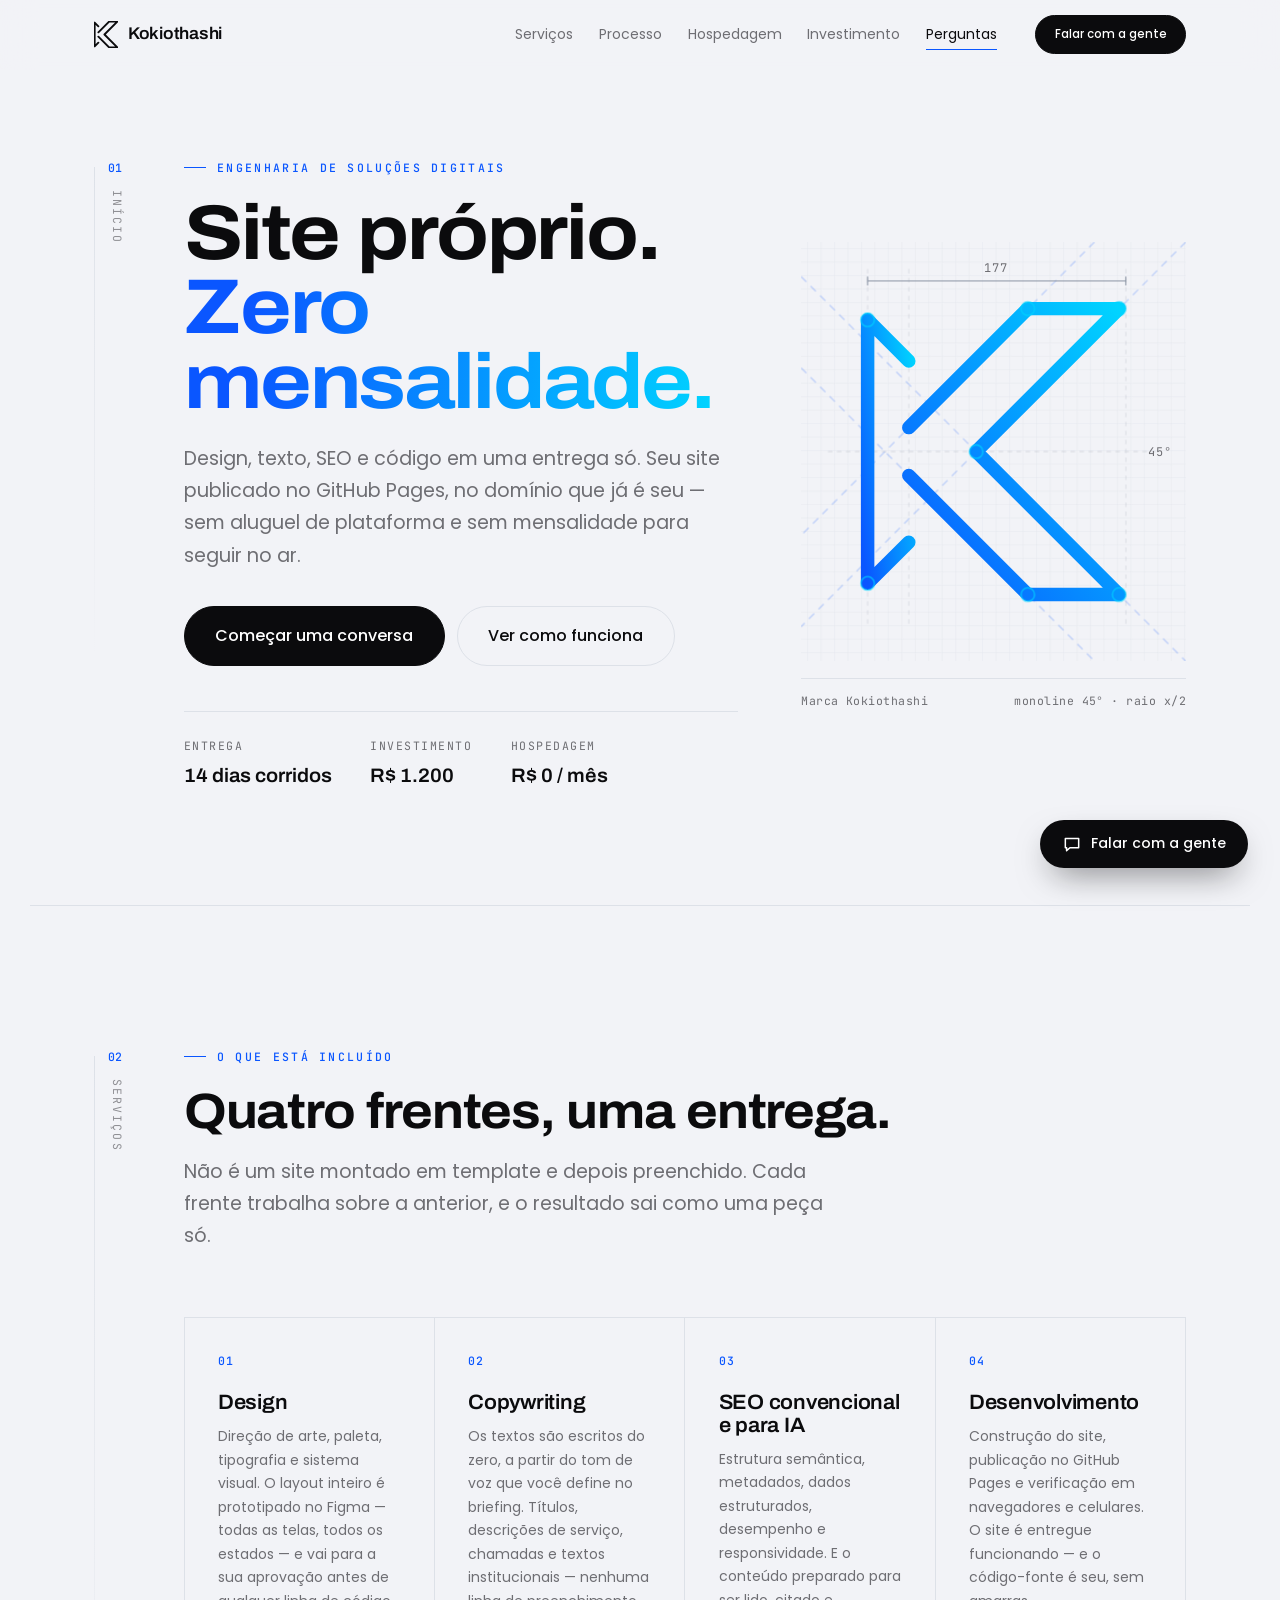
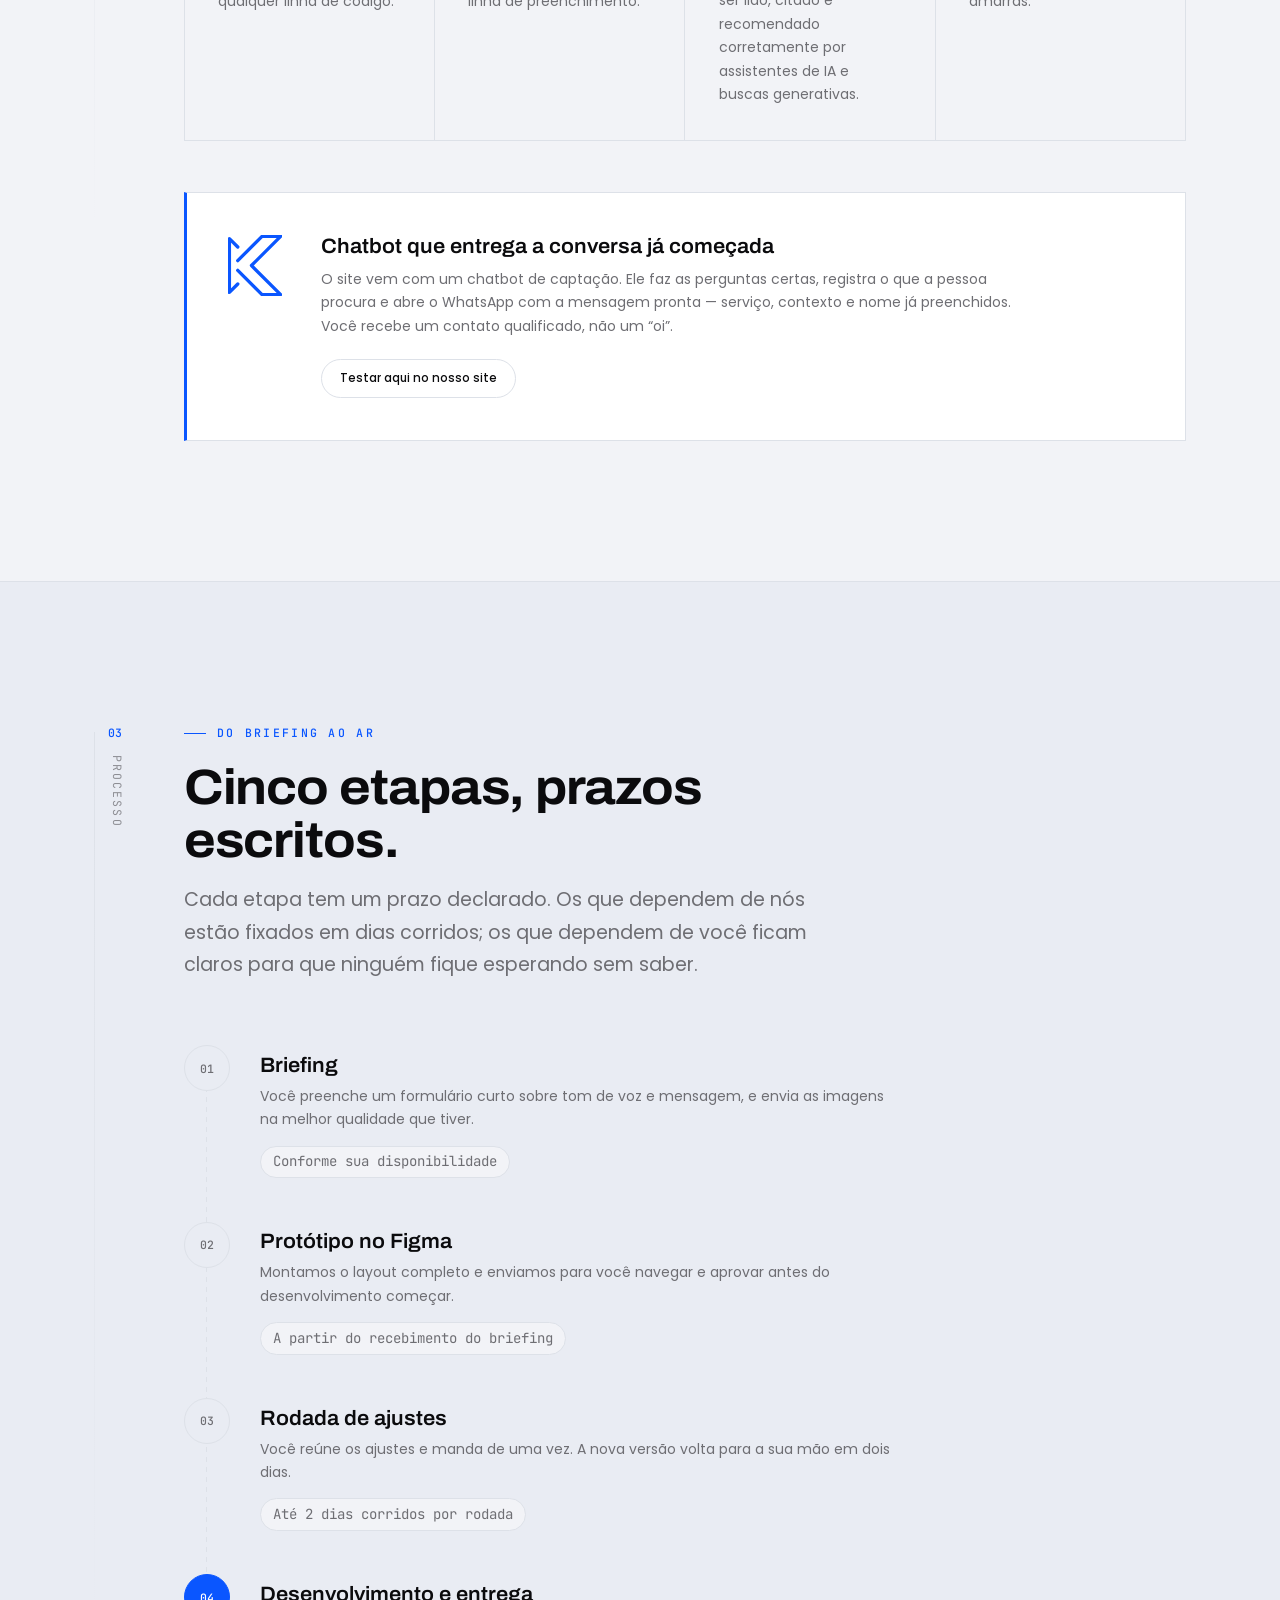
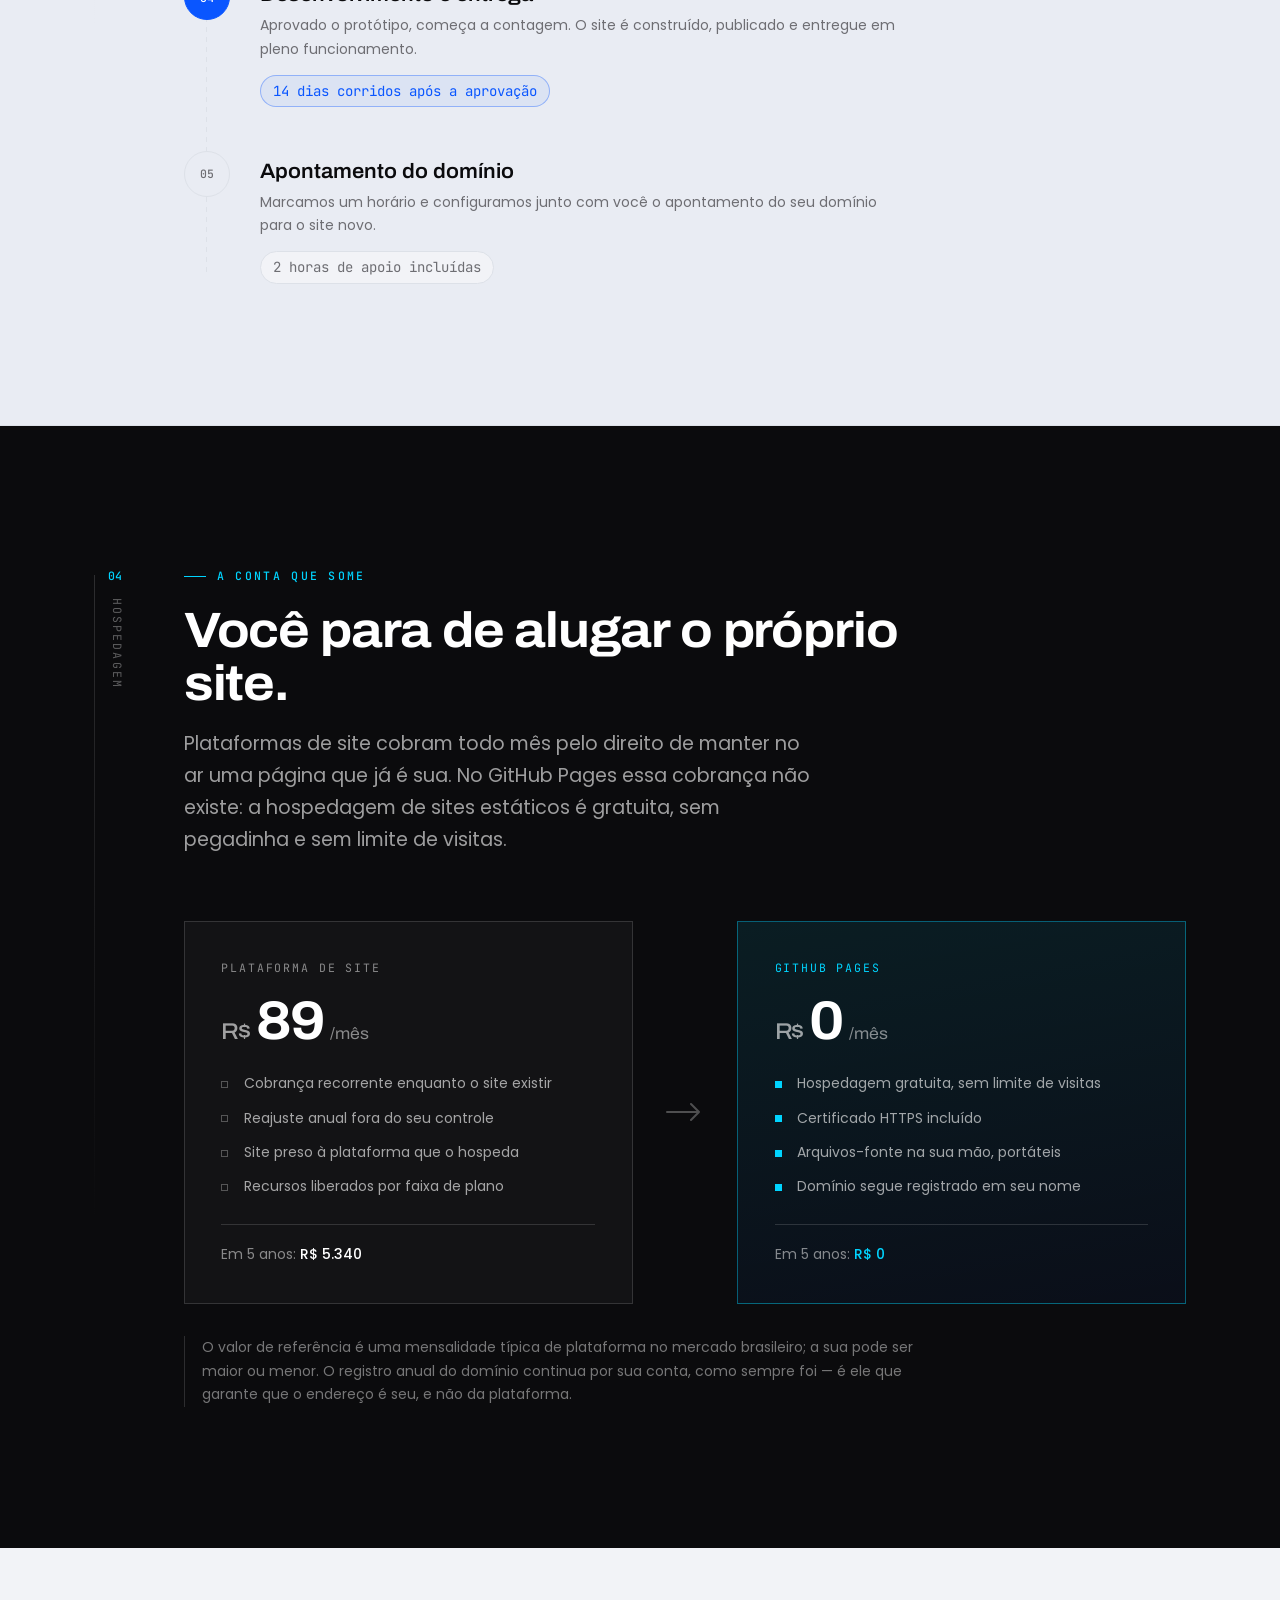
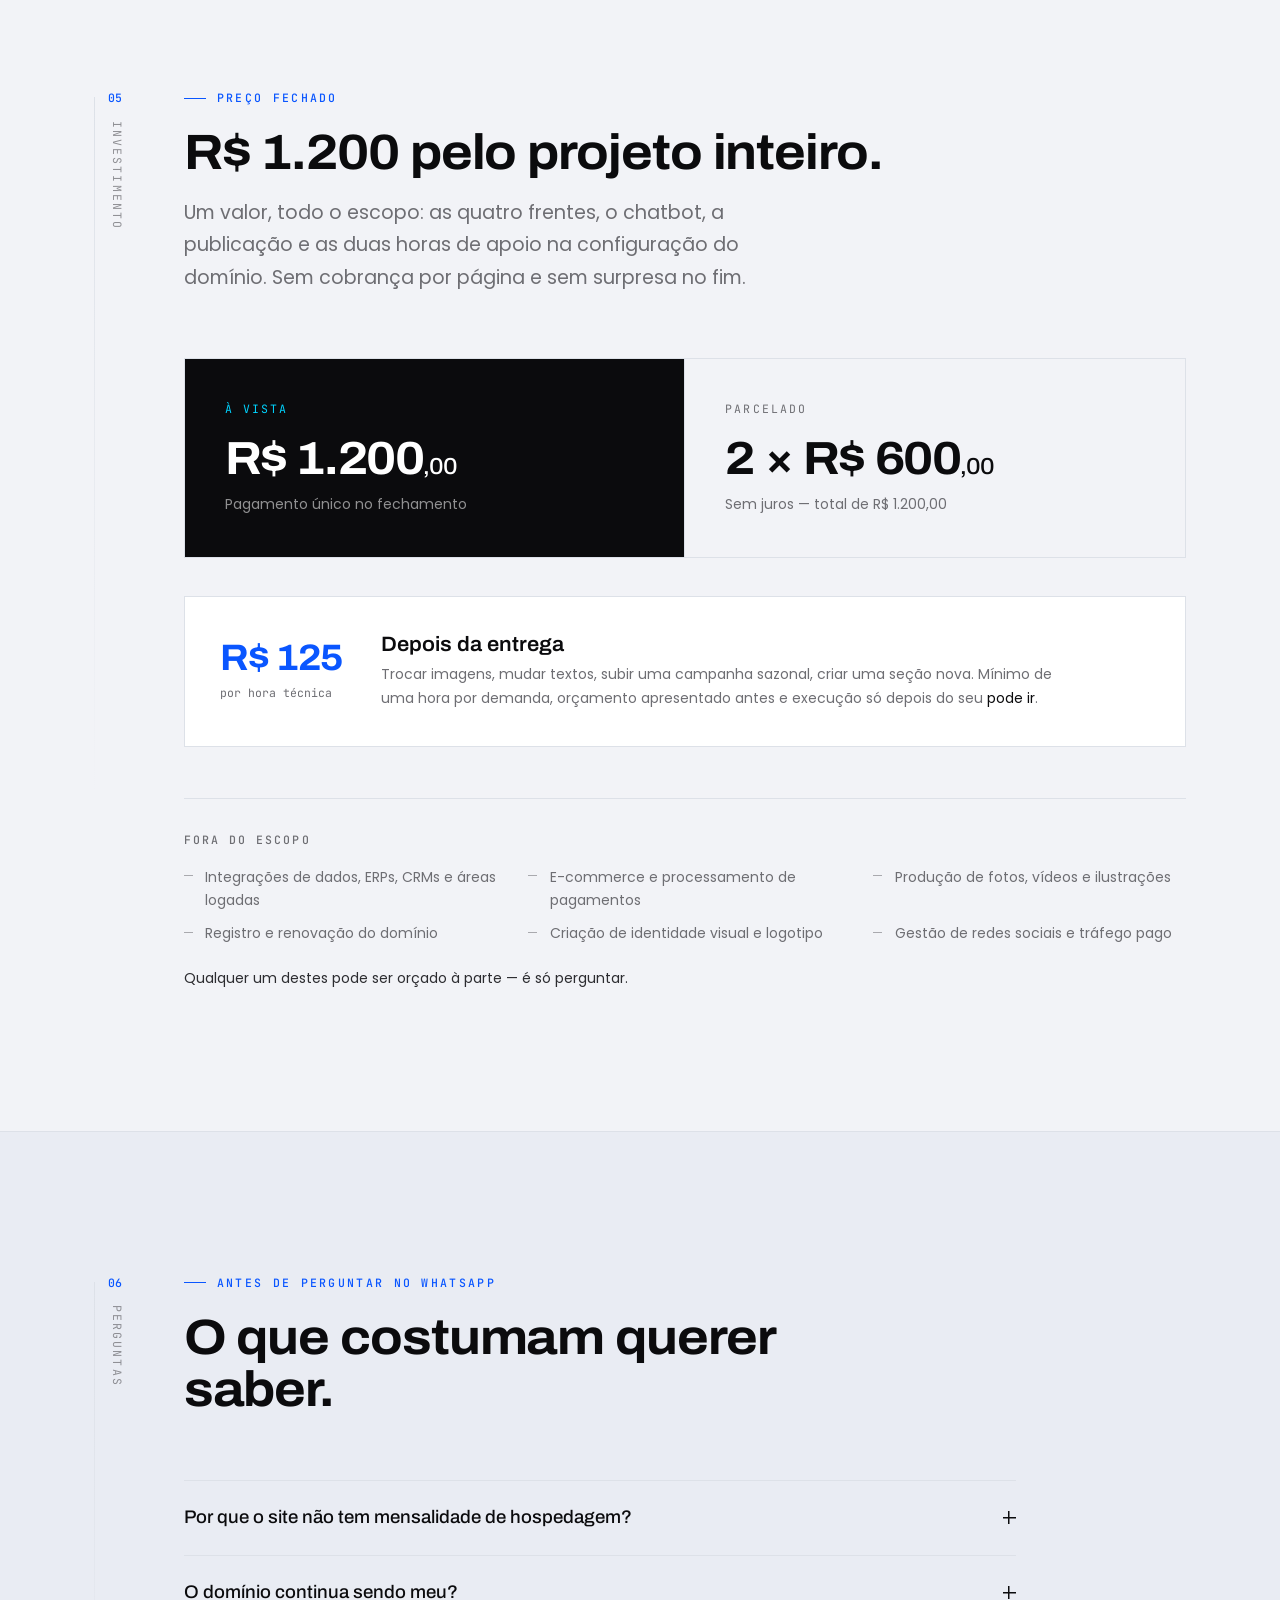
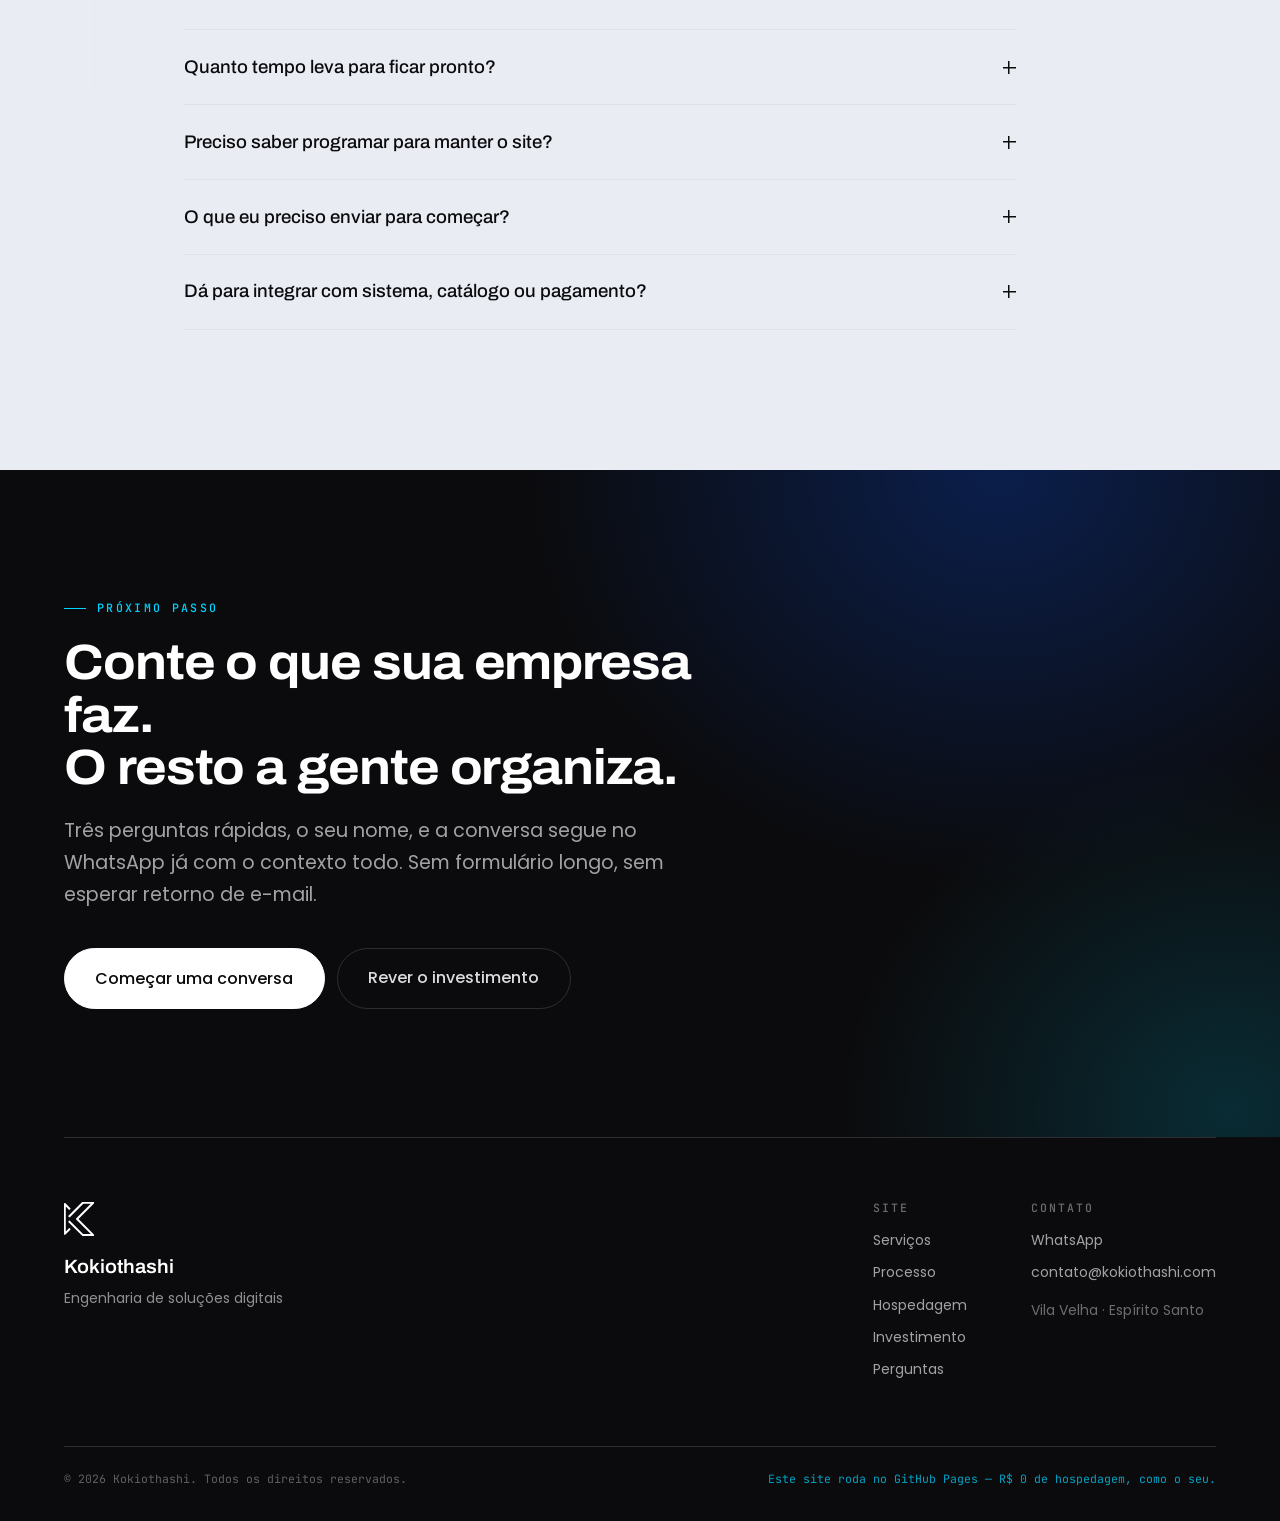
==== index.html @ 262676ce "first commit" ====
<!DOCTYPE html>
<html lang="pt-BR">
<head>
<meta charset="utf-8">
<meta name="viewport" content="width=device-width, initial-scale=1">
<title>Kokiothashi — Sites institucionais sem mensalidade de hospedagem</title>

<meta name="description" content="Design, texto, SEO e desenvolvimento em uma entrega só. Seu site publicado no GitHub Pages, no domínio que já é seu, sem mensalidade de hospedagem. Projeto fechado em R$ 1.200, no ar em 14 dias.">
<meta name="theme-color" content="#0A56FF">
<link rel="canonical" href="https://kokiothashi.com.br/">

<meta property="og:type" content="website">
<meta property="og:locale" content="pt_BR">
<meta property="og:site_name" content="Kokiothashi">
<meta property="og:title" content="Kokiothashi — Sites institucionais sem mensalidade de hospedagem">
<meta property="og:description" content="Design, texto, SEO e desenvolvimento em uma entrega só. Publicado no GitHub Pages, no domínio que já é seu — sem mensalidade para continuar no ar.">
<meta property="og:url" content="https://kokiothashi.com.br/">
<meta property="og:image" content="https://kokiothashi.com.br/assets/img/og.png">
<meta name="twitter:card" content="summary_large_image">

<link rel="icon" href="assets/img/favicon.svg" type="image/svg+xml">
<link rel="apple-touch-icon" href="assets/img/favicon.svg">

<!-- fontes hospedadas no próprio site: nenhuma requisição a terceiros -->
<link rel="preload" href="assets/fonts/archivo-var.woff2" as="font" type="font/woff2" crossorigin>
<link rel="preload" href="assets/fonts/poppins-400.woff2" as="font" type="font/woff2" crossorigin>
<link rel="stylesheet" href="style.css">

<script type="application/ld+json">
{
  "@context": "https://schema.org",
  "@graph": [
    {
      "@type": "ProfessionalService",
      "@id": "https://kokiothashi.com.br/#org",
      "name": "Kokiothashi",
      "alternateName": "Kokiothashi — Engenharia de Soluções Digitais",
      "description": "Estúdio de desenvolvimento de sites institucionais e portfólios de serviços, reunindo design, copywriting, SEO e desenvolvimento em uma entrega única, com hospedagem sem mensalidade.",
      "url": "https://kokiothashi.com.br/",
      "logo": "https://kokiothashi.com.br/assets/img/logo.png",
      "image": "https://kokiothashi.com.br/assets/img/og.png",
      "areaServed": { "@type": "Country", "name": "Brasil" },
      "address": {
        "@type": "PostalAddress",
        "addressLocality": "Vitória",
        "addressRegion": "ES",
        "addressCountry": "BR"
      },
      "priceRange": "R$ 1.200",
      "knowsAbout": [
        "Desenvolvimento de sites institucionais",
        "Design de interfaces",
        "Copywriting",
        "SEO técnico",
        "Otimização de conteúdo para mecanismos de busca generativos",
        "Publicação em GitHub Pages"
      ]
    },
    {
      "@type": "Service",
      "name": "Site institucional com portfólio de serviços",
      "provider": { "@id": "https://kokiothashi.com.br/#org" },
      "serviceType": "Desenvolvimento de site institucional",
      "areaServed": { "@type": "Country", "name": "Brasil" },
      "offers": {
        "@type": "Offer",
        "price": "1200.00",
        "priceCurrency": "BRL",
        "description": "Design, copywriting, SEO convencional e para IA, desenvolvimento, chatbot de captação e publicação no GitHub Pages. Pagamento à vista ou em 2 parcelas de R$ 600 sem juros.",
        "availability": "https://schema.org/InStock"
      }
    },
    {
      "@type": "FAQPage",
      "mainEntity": [
        {
          "@type": "Question",
          "name": "Por que o site não tem mensalidade de hospedagem?",
          "acceptedAnswer": {
            "@type": "Answer",
            "text": "O site é publicado no GitHub Pages, que não cobra pela hospedagem de sites estáticos. Você continua pagando apenas o registro anual do domínio, que já é seu. A mensalidade que você paga hoje para uma plataforma de site deixa de existir, sem limite de visitas e com certificado HTTPS incluído."
          }
        },
        {
          "@type": "Question",
          "name": "O domínio continua sendo meu?",
          "acceptedAnswer": {
            "@type": "Answer",
            "text": "Sim. O domínio permanece registrado em seu nome, sob seu controle. Nós apenas configuramos o apontamento dele para a página publicada, com 2 horas de apoio técnico já incluídas no projeto."
          }
        },
        {
          "@type": "Question",
          "name": "Quanto tempo leva para o site ficar pronto?",
          "acceptedAnswer": {
            "@type": "Answer",
            "text": "São 14 dias corridos a partir da aprovação do protótipo no Figma. Antes disso há a etapa de briefing e prototipação, cujo prazo depende do envio das suas imagens e do preenchimento do formulário de tom de voz."
          }
        },
        {
          "@type": "Question",
          "name": "Preciso saber programar para manter o site?",
          "acceptedAnswer": {
            "@type": "Answer",
            "text": "Não. O site é entregue pronto e funcionando. Alterações posteriores, como troca de imagens, mudança de textos ou campanhas sazonais, são feitas por nós a R$ 125 por hora, com orçamento apresentado antes de qualquer execução."
          }
        },
        {
          "@type": "Question",
          "name": "O que eu preciso enviar para começar?",
          "acceptedAnswer": {
            "@type": "Answer",
            "text": "Duas coisas: as imagens que serão usadas no site, na melhor qualidade que você tiver, e as respostas de um formulário curto que define o tom de voz e a mensagem que o site deve passar."
          }
        },
        {
          "@type": "Question",
          "name": "O site tem integração com sistemas ou banco de dados?",
          "acceptedAnswer": {
            "@type": "Answer",
            "text": "Não neste escopo. O site é institucional e de portfólio, sem integrações de dados, e-commerce ou área logada. O contato acontece pelo chatbot, que encaminha a conversa já preenchida para o WhatsApp. Integrações podem ser orçadas à parte."
          }
        }
      ]
    }
  ]
}
</script>
</head>

<body>
<a class="skip" href="#conteudo">Pular para o conteúdo</a>

<!-- ─────────── cabeçalho ─────────── -->
<header class="topo" id="topo">
  <div class="topo__in">
    <a class="topo__marca" href="#topo" aria-label="Kokiothashi, página inicial">
      <svg class="topo__k" viewBox="0 0 177 200" aria-hidden="true" focusable="false">
        <g fill="none" stroke="currentColor" stroke-width="14" stroke-linecap="round" stroke-linejoin="round">
          <path d="M32 39.5 L4.5 12 L4.5 188 L32 160.5"/>
          <path d="M32 84 L111.5 4.5 L172.5 4.5 L77 100 L172.5 195.5 L111.5 195.5 L32 116"/>
        </g>
      </svg>
      <span class="topo__nome">Kokiothashi</span>
    </a>

    <nav class="topo__nav" aria-label="Navegação principal">
      <a href="#servicos">Serviços</a>
      <a href="#processo">Processo</a>
      <a href="#hospedagem">Hospedagem</a>
      <a href="#investimento">Investimento</a>
      <a href="#perguntas">Perguntas</a>
    </nav>

    <button class="btn btn--sm btn--cheio topo__cta" data-abrir-chat>Falar com a gente</button>

    <button class="topo__menu" aria-expanded="false" aria-controls="nav-movel" aria-label="Abrir menu">
      <span></span><span></span>
    </button>
  </div>

  <div class="movel" id="nav-movel" hidden>
    <a href="#servicos">Serviços</a>
    <a href="#processo">Processo</a>
    <a href="#hospedagem">Hospedagem</a>
    <a href="#investimento">Investimento</a>
    <a href="#perguntas">Perguntas</a>
    <button class="btn btn--cheio" data-abrir-chat>Falar com a gente</button>
  </div>
</header>

<main id="conteudo">

<!-- ─────────── hero ─────────── -->
<section class="sec sec--hero" aria-labelledby="h-hero">
  <div class="sec__rail"><span class="rail__n">01</span><span class="rail__t">Início</span></div>

  <div class="sec__corpo hero">
    <div class="hero__texto">
      <p class="olho" data-rev>Engenharia de soluções digitais</p>

      <h1 class="d1" id="h-hero">
        <span class="d1__l" data-rev style="--d:.05s">Site próprio.</span>
        <span class="d1__l d1__l--az" data-rev style="--d:.14s">Zero mensalidade.</span>
      </h1>

      <p class="lead" data-rev style="--d:.24s">
        Design, texto, SEO e código em uma entrega só. Seu site publicado no GitHub&nbsp;Pages,
        no domínio que já é seu — sem aluguel de plataforma e sem mensalidade para seguir no ar.
      </p>

      <div class="hero__acoes" data-rev style="--d:.32s">
        <button class="btn btn--cheio btn--lg" data-abrir-chat>Começar uma conversa</button>
        <a class="btn btn--vazio btn--lg" href="#processo">Ver como funciona</a>
      </div>

      <dl class="fatos" data-rev style="--d:.4s">
        <div class="fatos__i"><dt>Entrega</dt><dd>14 dias corridos</dd></div>
        <div class="fatos__i"><dt>Investimento</dt><dd>R$ 1.200</dd></div>
        <div class="fatos__i"><dt>Hospedagem</dt><dd>R$ 0 / mês</dd></div>
      </dl>
    </div>

    <!-- SIGNATURE: a marca desenhada como prancha de construção -->
    <div class="prancha" aria-hidden="true">
      <svg class="prancha__svg" viewBox="-40 -40 257 280" role="presentation">
        <defs>
          <linearGradient id="gradK" x1="0" y1="1" x2="1" y2="0">
            <stop offset="0" stop-color="#0A56FF"/>
            <stop offset="1" stop-color="#00D4FF"/>
          </linearGradient>
          <pattern id="malha" width="9" height="9" patternUnits="userSpaceOnUse">
            <path d="M9 0 L0 0 L0 9" fill="none" stroke="#C9D0DC" stroke-width=".4"/>
          </pattern>
        </defs>

        <rect class="pc pc--malha" x="-40" y="-40" width="257" height="280" fill="url(#malha)"/>

        <g class="pc pc--eixos" fill="none" stroke="#0A56FF" stroke-width=".9" stroke-dasharray="5 4">
          <line x1="156" y1="-40" x2="-40" y2="156"/>
          <line x1="217" y1="-40" x2="-40" y2="217"/>
          <line x1="-40" y1="-17" x2="217" y2="240"/>
          <line x1="-40" y1="44"  x2="156" y2="240"/>
        </g>

        <g class="pc pc--cotas" fill="none" stroke="#8B94A4" stroke-width=".7" stroke-dasharray="3 3">
          <line x1="4.5" y1="-22" x2="4.5" y2="215"/>
          <line x1="32"  y1="-22" x2="32"  y2="215"/>
          <line x1="177" y1="-22" x2="177" y2="215"/>
          <line x1="-22" y1="100" x2="200" y2="100"/>
        </g>

        <g class="pc pc--marca" fill="none" stroke="#8B94A4" stroke-width=".7">
          <line x1="4.5" y1="-14" x2="177" y2="-14"/>
          <path d="M4.5 -17 L4.5 -11 M177 -17 L177 -11"/>
        </g>

        <g class="tracos" fill="none" stroke="url(#gradK)" stroke-width="9"
           stroke-linecap="round" stroke-linejoin="round">
          <path class="traco traco--haste" d="M32 39.5 L4.5 12 L4.5 188 L32 160.5"/>
          <path class="traco traco--chev"  d="M32 84 L111.5 4.5 L172.5 4.5 L77 100 L172.5 195.5 L111.5 195.5 L32 116"/>
        </g>

        <g class="pc pc--nos" fill="none" stroke="#00D4FF" stroke-width=".9">
          <circle cx="4.5"   cy="12"    r="4.5"/>
          <circle cx="4.5"   cy="188"   r="4.5"/>
          <circle cx="111.5" cy="4.5"   r="4.5"/>
          <circle cx="172.5" cy="4.5"   r="4.5"/>
          <circle cx="77"    cy="100"   r="4.5"/>
          <circle cx="172.5" cy="195.5" r="4.5"/>
          <circle cx="111.5" cy="195.5" r="4.5"/>
        </g>

        <text class="pc pc--rot" x="90.5" y="-20" text-anchor="middle">177</text>
        <text class="pc pc--rot" x="192" y="103">45°</text>
      </svg>

      <p class="prancha__leg">
        <span>Marca Kokiothashi</span>
        <span>monoline 45° · raio x/2</span>
      </p>
    </div>
  </div>
</section>

<!-- ─────────── serviços ─────────── -->
<section class="sec" id="servicos" aria-labelledby="h-serv">
  <div class="sec__rail"><span class="rail__n">02</span><span class="rail__t">Serviços</span></div>

  <div class="sec__corpo">
    <header class="cab">
      <p class="olho" data-rev>O que está incluído</p>
      <h2 class="d2" id="h-serv" data-rev style="--d:.06s">Quatro frentes, uma entrega.</h2>
      <p class="cab__sub" data-rev style="--d:.12s">
        Não é um site montado em template e depois preenchido. Cada frente trabalha sobre a
        anterior, e o resultado sai como uma peça só.
      </p>
    </header>

    <ul class="cards" role="list">
      <li class="card" data-rev style="--d:.04s">
        <span class="card__ix">01</span>
        <h3>Design</h3>
        <p>Direção de arte, paleta, tipografia e sistema visual. O layout inteiro é prototipado
           no Figma — todas as telas, todos os estados — e vai para a sua aprovação antes de
           qualquer linha de código.</p>
      </li>
      <li class="card" data-rev style="--d:.1s">
        <span class="card__ix">02</span>
        <h3>Copywriting</h3>
        <p>Os textos são escritos do zero, a partir do tom de voz que você define no briefing.
           Títulos, descrições de serviço, chamadas e textos institucionais — nenhuma linha de
           preenchimento.</p>
      </li>
      <li class="card" data-rev style="--d:.16s">
        <span class="card__ix">03</span>
        <h3>SEO convencional e para IA</h3>
        <p>Estrutura semântica, metadados, dados estruturados, desempenho e responsividade. E o
           conteúdo preparado para ser lido, citado e recomendado corretamente por assistentes de
           IA e buscas generativas.</p>
      </li>
      <li class="card" data-rev style="--d:.22s">
        <span class="card__ix">04</span>
        <h3>Desenvolvimento</h3>
        <p>Construção do site, publicação no GitHub Pages e verificação em navegadores e
           celulares. O site é entregue funcionando — e o código-fonte é seu, sem amarras.</p>
      </li>
    </ul>

    <div class="destaque" data-rev>
      <div class="destaque__k" aria-hidden="true">
        <svg viewBox="0 0 177 200"><g fill="none" stroke="currentColor" stroke-width="11"
          stroke-linecap="round" stroke-linejoin="round">
          <path d="M32 39.5 L4.5 12 L4.5 188 L32 160.5"/>
          <path d="M32 84 L111.5 4.5 L172.5 4.5 L77 100 L172.5 195.5 L111.5 195.5 L32 116"/>
        </g></svg>
      </div>
      <div class="destaque__txt">
        <h3>Chatbot que entrega a conversa já começada</h3>
        <p>O site vem com um chatbot de captação. Ele faz as perguntas certas, registra o que a
           pessoa procura e abre o WhatsApp com a mensagem pronta — serviço, contexto e nome já
           preenchidos. Você recebe um contato qualificado, não um “oi”.</p>
        <button class="btn btn--vazio btn--sm" data-abrir-chat>Testar aqui no nosso site</button>
      </div>
    </div>
  </div>
</section>

<!-- ─────────── processo ─────────── -->
<section class="sec sec--alt" id="processo" aria-labelledby="h-proc">
  <div class="sec__rail"><span class="rail__n">03</span><span class="rail__t">Processo</span></div>

  <div class="sec__corpo">
    <header class="cab">
      <p class="olho" data-rev>Do briefing ao ar</p>
      <h2 class="d2" id="h-proc" data-rev style="--d:.06s">Cinco etapas, prazos escritos.</h2>
      <p class="cab__sub" data-rev style="--d:.12s">
        Cada etapa tem um prazo declarado. Os que dependem de nós estão fixados em dias corridos;
        os que dependem de você ficam claros para que ninguém fique esperando sem saber.
      </p>
    </header>

    <ol class="linha" role="list">
      <li class="etapa" data-rev>
        <div class="etapa__n"><span>01</span></div>
        <div class="etapa__c">
          <h3>Briefing</h3>
          <p>Você preenche um formulário curto sobre tom de voz e mensagem, e envia as imagens na
             melhor qualidade que tiver.</p>
          <p class="etapa__p">Conforme sua disponibilidade</p>
        </div>
      </li>
      <li class="etapa" data-rev style="--d:.08s">
        <div class="etapa__n"><span>02</span></div>
        <div class="etapa__c">
          <h3>Protótipo no Figma</h3>
          <p>Montamos o layout completo e enviamos para você navegar e aprovar antes do
             desenvolvimento começar.</p>
          <p class="etapa__p">A partir do recebimento do briefing</p>
        </div>
      </li>
      <li class="etapa" data-rev style="--d:.16s">
        <div class="etapa__n"><span>03</span></div>
        <div class="etapa__c">
          <h3>Rodada de ajustes</h3>
          <p>Você reúne os ajustes e manda de uma vez. A nova versão volta para a sua mão em dois
             dias.</p>
          <p class="etapa__p">Até 2 dias corridos por rodada</p>
        </div>
      </li>
      <li class="etapa etapa--forte" data-rev style="--d:.24s">
        <div class="etapa__n"><span>04</span></div>
        <div class="etapa__c">
          <h3>Desenvolvimento e entrega</h3>
          <p>Aprovado o protótipo, começa a contagem. O site é construído, publicado e entregue
             em pleno funcionamento.</p>
          <p class="etapa__p">14 dias corridos após a aprovação</p>
        </div>
      </li>
      <li class="etapa" data-rev style="--d:.32s">
        <div class="etapa__n"><span>05</span></div>
        <div class="etapa__c">
          <h3>Apontamento do domínio</h3>
          <p>Marcamos um horário e configuramos junto com você o apontamento do seu domínio para
             o site novo.</p>
          <p class="etapa__p">2 horas de apoio incluídas</p>
        </div>
      </li>
    </ol>
  </div>
</section>

<!-- ─────────── hospedagem ─────────── -->
<section class="sec sec--escuro" id="hospedagem" aria-labelledby="h-hosp">
  <div class="sec__rail"><span class="rail__n">04</span><span class="rail__t">Hospedagem</span></div>

  <div class="sec__corpo">
    <header class="cab">
      <p class="olho" data-rev>A conta que some</p>
      <h2 class="d2" id="h-hosp" data-rev style="--d:.06s">Você para de alugar o próprio site.</h2>
      <p class="cab__sub" data-rev style="--d:.12s">
        Plataformas de site cobram todo mês pelo direito de manter no ar uma página que já é sua.
        No GitHub Pages essa cobrança não existe: a hospedagem de sites estáticos é gratuita, sem
        pegadinha e sem limite de visitas.
      </p>
    </header>

    <div class="comp">
      <article class="comp__c comp__c--antes" data-rev>
        <p class="comp__rot">Plataforma de site</p>
        <p class="comp__v"><span class="comp__pf">R$</span><span data-conta="89">89</span><span class="comp__su">/mês</span></p>
        <ul role="list">
          <li>Cobrança recorrente enquanto o site existir</li>
          <li>Reajuste anual fora do seu controle</li>
          <li>Site preso à plataforma que o hospeda</li>
          <li>Recursos liberados por faixa de plano</li>
        </ul>
        <p class="comp__ac">Em 5 anos: <strong>R$ <span data-conta="5340">5.340</span></strong></p>
      </article>

      <div class="comp__seta" aria-hidden="true">
        <svg viewBox="0 0 40 24"><path d="M2 12 H34 M26 4 L34 12 L26 20"
          fill="none" stroke="currentColor" stroke-width="2"
          stroke-linecap="round" stroke-linejoin="round"/></svg>
      </div>

      <article class="comp__c comp__c--dep" data-rev style="--d:.1s">
        <p class="comp__rot">GitHub Pages</p>
        <p class="comp__v"><span class="comp__pf">R$</span><span data-conta="0">0</span><span class="comp__su">/mês</span></p>
        <ul role="list">
          <li>Hospedagem gratuita, sem limite de visitas</li>
          <li>Certificado HTTPS incluído</li>
          <li>Arquivos-fonte na sua mão, portáteis</li>
          <li>Domínio segue registrado em seu nome</li>
        </ul>
        <p class="comp__ac">Em 5 anos: <strong>R$ 0</strong></p>
      </article>
    </div>

    <p class="nota" data-rev>
      O valor de referência é uma mensalidade típica de plataforma no mercado brasileiro; a sua
      pode ser maior ou menor. O registro anual do domínio continua por sua conta, como sempre
      foi — é ele que garante que o endereço é seu, e não da plataforma.
    </p>
  </div>
</section>

<!-- ─────────── investimento ─────────── -->
<section class="sec" id="investimento" aria-labelledby="h-inv">
  <div class="sec__rail"><span class="rail__n">05</span><span class="rail__t">Investimento</span></div>

  <div class="sec__corpo">
    <header class="cab">
      <p class="olho" data-rev>Preço fechado</p>
      <h2 class="d2" id="h-inv" data-rev style="--d:.06s">R$ 1.200 pelo projeto inteiro.</h2>
      <p class="cab__sub" data-rev style="--d:.12s">
        Um valor, todo o escopo: as quatro frentes, o chatbot, a publicação e as duas horas de
        apoio na configuração do domínio. Sem cobrança por página e sem surpresa no fim.
      </p>
    </header>

    <div class="precos">
      <article class="preco preco--vista" data-rev>
        <p class="preco__rot">À vista</p>
        <p class="preco__v">R$ 1.200<span>,00</span></p>
        <p class="preco__d">Pagamento único no fechamento</p>
      </article>
      <article class="preco" data-rev style="--d:.08s">
        <p class="preco__rot">Parcelado</p>
        <p class="preco__v">2 × R$ 600<span>,00</span></p>
        <p class="preco__d">Sem juros — total de R$ 1.200,00</p>
      </article>
    </div>

    <div class="depois" data-rev>
      <div class="depois__v">
        <p class="depois__n">R$ 125</p>
        <p class="depois__u">por hora técnica</p>
      </div>
      <div class="depois__t">
        <h3>Depois da entrega</h3>
        <p>Trocar imagens, mudar textos, subir uma campanha sazonal, criar uma seção nova. Mínimo
           de uma hora por demanda, orçamento apresentado antes e execução só depois do seu
           <em>pode ir</em>.</p>
      </div>
    </div>

    <div class="fora" data-rev>
      <h3 class="fora__t">Fora do escopo</h3>
      <ul role="list">
        <li>Integrações de dados, ERPs, CRMs e áreas logadas</li>
        <li>E-commerce e processamento de pagamentos</li>
        <li>Produção de fotos, vídeos e ilustrações</li>
        <li>Registro e renovação do domínio</li>
        <li>Criação de identidade visual e logotipo</li>
        <li>Gestão de redes sociais e tráfego pago</li>
      </ul>
      <p class="fora__n">Qualquer um destes pode ser orçado à parte — é só perguntar.</p>
    </div>
  </div>
</section>

<!-- ─────────── perguntas ─────────── -->
<section class="sec sec--alt" id="perguntas" aria-labelledby="h-faq">
  <div class="sec__rail"><span class="rail__n">06</span><span class="rail__t">Perguntas</span></div>

  <div class="sec__corpo">
    <header class="cab">
      <p class="olho" data-rev>Antes de perguntar no WhatsApp</p>
      <h2 class="d2" id="h-faq" data-rev style="--d:.06s">O que costumam querer saber.</h2>
    </header>

    <div class="faq">
      <details class="q" data-rev>
        <summary><span>Por que o site não tem mensalidade de hospedagem?</span></summary>
        <div class="q__r"><p>Porque ele é publicado no GitHub Pages, que não cobra pela
          hospedagem de sites estáticos. Você segue pagando só o registro anual do domínio, que
          já é seu de qualquer forma. A mensalidade da plataforma simplesmente deixa de
          existir.</p></div>
      </details>
      <details class="q" data-rev style="--d:.05s">
        <summary><span>O domínio continua sendo meu?</span></summary>
        <div class="q__r"><p>Continua, registrado no seu nome e sob o seu controle. Nós só
          configuramos o apontamento dele para a página publicada — e essas duas horas de apoio
          já estão dentro do projeto.</p></div>
      </details>
      <details class="q" data-rev style="--d:.1s">
        <summary><span>Quanto tempo leva para ficar pronto?</span></summary>
        <div class="q__r"><p>São 14 dias corridos contados da aprovação do protótipo. Antes disso
          existem o briefing e a prototipação, cujo ritmo depende de você mandar as imagens e
          responder o formulário.</p></div>
      </details>
      <details class="q" data-rev style="--d:.15s">
        <summary><span>Preciso saber programar para manter o site?</span></summary>
        <div class="q__r"><p>Não. Ele é entregue pronto e no ar. Mudanças posteriores são feitas
          por nós a R$ 125 a hora, sempre com o orçamento na sua frente antes de começarmos.</p>
        </div>
      </details>
      <details class="q" data-rev style="--d:.2s">
        <summary><span>O que eu preciso enviar para começar?</span></summary>
        <div class="q__r"><p>Duas coisas. As imagens que vão para o site, na melhor qualidade que
          você tiver — imagem ruim não se recupera depois. E as respostas de um formulário curto
          que define o tom de voz e a mensagem que o site deve passar.</p></div>
      </details>
      <details class="q" data-rev style="--d:.25s">
        <summary><span>Dá para integrar com sistema, catálogo ou pagamento?</span></summary>
        <div class="q__r"><p>Neste escopo, não. O site é institucional e de portfólio, sem
          integrações de dados nem área logada. O contato acontece pelo chatbot, que abre o
          WhatsApp com a conversa já começada. Se você precisa de integração, fale com a gente:
          orçamos separado.</p></div>
      </details>
    </div>
  </div>
</section>

<!-- ─────────── chamada final ─────────── -->
<section class="fim" aria-labelledby="h-fim">
  <div class="fim__in">
    <p class="olho" data-rev>Próximo passo</p>
    <h2 class="d2 fim__t" id="h-fim" data-rev style="--d:.06s">
      Conte o que sua empresa faz.<br>O resto a gente organiza.
    </h2>
    <p class="fim__s" data-rev style="--d:.12s">
      Três perguntas rápidas, o seu nome, e a conversa segue no WhatsApp já com o contexto
      todo. Sem formulário longo, sem esperar retorno de e-mail.
    </p>
    <div class="fim__acoes" data-rev style="--d:.18s">
      <button class="btn btn--claro btn--lg" data-abrir-chat>Começar uma conversa</button>
      <a class="btn btn--fantasma btn--lg" href="#investimento">Rever o investimento</a>
    </div>
  </div>
</section>

</main>

<!-- ─────────── rodapé ─────────── -->
<footer class="rodape">
  <div class="rodape__in">
    <div class="rodape__marca">
      <svg class="rodape__k" viewBox="0 0 177 200" aria-hidden="true">
        <g fill="none" stroke="currentColor" stroke-width="12" stroke-linecap="round" stroke-linejoin="round">
          <path d="M32 39.5 L4.5 12 L4.5 188 L32 160.5"/>
          <path d="M32 84 L111.5 4.5 L172.5 4.5 L77 100 L172.5 195.5 L111.5 195.5 L32 116"/>
        </g>
      </svg>
      <p class="rodape__n">Kokiothashi</p>
      <p class="rodape__d">Engenharia de soluções digitais</p>
    </div>

    <nav class="rodape__nav" aria-label="Rodapé">
      <div>
        <h2>Site</h2>
        <a href="#servicos">Serviços</a>
        <a href="#processo">Processo</a>
        <a href="#hospedagem">Hospedagem</a>
        <a href="#investimento">Investimento</a>
        <a href="#perguntas">Perguntas</a>
      </div>
      <div>
        <h2>Contato</h2>
        <a href="#" data-zap>WhatsApp</a>
        <a href="mailto:contato@kokiothashi.com">contato@kokiothashi.com</a>
        <p class="rodape__loc">Vila Velha · Espírito Santo</p>
      </div>
    </nav>
  </div>

  <div class="rodape__base">
    <p>© <span data-ano>2026</span> Kokiothashi. Todos os direitos reservados.</p>
    <p class="rodape__zero">Este site roda no GitHub Pages — R$ 0 de hospedagem, como o seu.</p>
  </div>
</footer>

<!-- ─────────── chatbot ─────────── -->
<button class="bolha" data-abrir-chat aria-label="Abrir conversa">
  <svg class="bolha__i" viewBox="0 0 24 24" aria-hidden="true">
    <path d="M4 5.5h16v11H9.5L5.5 20v-3.5H4z" fill="none" stroke="currentColor"
      stroke-width="1.8" stroke-linejoin="round"/>
  </svg>
  <span class="bolha__t">Falar com a gente</span>
</button>

<div class="chat" id="chat" role="dialog" aria-modal="false" aria-labelledby="chat-t" hidden>
  <header class="chat__topo">
    <div class="chat__id">
      <svg class="chat__k" viewBox="0 0 177 200" aria-hidden="true">
        <g fill="none" stroke="currentColor" stroke-width="15" stroke-linecap="round" stroke-linejoin="round">
          <path d="M32 39.5 L4.5 12 L4.5 188 L32 160.5"/>
          <path d="M32 84 L111.5 4.5 L172.5 4.5 L77 100 L172.5 195.5 L111.5 195.5 L32 116"/>
        </g>
      </svg>
      <div>
        <p class="chat__n" id="chat-t">Kokiothashi</p>
        <p class="chat__s"><i></i>Responde pelo WhatsApp</p>
      </div>
    </div>
    <button class="chat__x" data-fechar-chat aria-label="Fechar conversa">
      <svg viewBox="0 0 24 24" aria-hidden="true"><path d="M6 6l12 12M18 6L6 18"
        fill="none" stroke="currentColor" stroke-width="1.8" stroke-linecap="round"/></svg>
    </button>
  </header>

  <div class="chat__fluxo" id="chat-fluxo" role="log" aria-live="polite"></div>

  <div class="chat__base">
    <div class="chat__ops" id="chat-ops"></div>
    <p class="chat__pe">A conversa continua no WhatsApp com tudo já preenchido.</p>
  </div>
</div>

<script src="main.js" defer></script>
</body>
</html>
---- style.css ----
/* =========================================================================
   0. fontes (hospedadas localmente — zero requisição a terceiros)
   ========================================================================= */
@font-face {
  font-family: 'Archivo';
  src: url('assets/fonts/archivo-var.woff2') format('woff2-variations');
  font-weight: 100 900;
  font-stretch: 62% 125%;
  font-display: swap;
}
@font-face {
  font-family: 'JetBrains Mono';
  src: url('assets/fonts/jetbrainsmono-var.woff2') format('woff2-variations');
  font-weight: 100 800;
  font-display: swap;
}
@font-face {
  font-family: 'Poppins';
  src: url('assets/fonts/poppins-400.woff2') format('woff2');
  font-weight: 400;
  font-display: swap;
}
@font-face {
  font-family: 'Poppins';
  src: url('assets/fonts/poppins-500.woff2') format('woff2');
  font-weight: 500;
  font-display: swap;
}

/* =========================================================================
   Kokiothashi — folha de estilo
   Sistema visual: prancha técnica. Malha de módulo, fios de 1px, eixos a 45°
   e anotações de cota tratadas como estrutura, não como enfeite.
   ========================================================================= */

/* ---------- 1. tokens ---------- */
:root {
  /* cor */
  --papel:      #F2F3F7;
  --papel-alt:  #E9ECF3;
  --branco:     #FFFFFF;
  --tinta:      #0B0B0D;
  --tinta-2:    #2C2C30;
  --grafite:    #6E6E73;
  --azul:       #0A56FF;
  --azul-esc:   #0742C4;
  --ciano:      #00D4FF;
  --linha:      #DDE1E8;
  --linha-esc:  rgba(255,255,255,.14);

  /* tipografia */
  --display: 'Archivo', 'Poppins', system-ui, sans-serif;
  --corpo:   'Poppins', system-ui, -apple-system, sans-serif;
  --mono:    'JetBrains Mono', ui-monospace, 'SF Mono', monospace;

  /* escala */
  --t-d1:  clamp(2.6rem, 7.2vw, 5.4rem);
  --t-d2:  clamp(1.9rem, 4vw, 3.1rem);
  --t-h3:  clamp(1.05rem, 1.7vw, 1.3rem);
  --t-lead:clamp(1.02rem, 1.5vw, 1.2rem);
  --t-b:   1rem;
  --t-p:   .875rem;
  --t-mi:  .72rem;

  /* medida */
  --rail:  clamp(0px, 7vw, 108px);
  --lado:  clamp(1.25rem, 5vw, 4.5rem);
  --max:   1220px;
  --v-sec: clamp(4.5rem, 11vw, 9rem);

  /* movimento */
  --mola: cubic-bezier(.22,1,.36,1);
  --calm: cubic-bezier(.4,0,.2,1);
}

/* ---------- 2. base ---------- */
*, *::before, *::after { box-sizing: border-box; }

html {
  scroll-behavior: smooth;
  scroll-padding-top: 92px;
  -webkit-text-size-adjust: 100%;
}

body {
  margin: 0;
  background: var(--papel);
  color: var(--tinta-2);
  font-family: var(--corpo);
  font-size: var(--t-b);
  line-height: 1.68;
  -webkit-font-smoothing: antialiased;
  text-rendering: optimizeLegibility;
  overflow-x: hidden;
}

h1, h2, h3 { color: var(--tinta); line-height: 1.1; margin: 0; }
p { margin: 0; }
ul, ol { margin: 0; padding: 0; list-style: none; }
img, svg { display: block; max-width: 100%; }
a { color: inherit; }

::selection { background: var(--azul); color: #fff; }

:focus-visible {
  outline: 2px solid var(--azul);
  outline-offset: 3px;
  border-radius: 2px;
}

.skip {
  position: absolute; left: -9999px; top: 0; z-index: 999;
  background: var(--tinta); color: #fff; padding: .8rem 1.2rem;
  font-family: var(--mono); font-size: var(--t-p);
}
.skip:focus { left: 0; }

/* ---------- 3. tipos utilitários ---------- */
.d1 {
  font-family: var(--display);
  /* Teto em cqi: "mensalidade." é indivisível e ocupa 6,84× o font-size na
     Archivo a 112% de largura. Sem esse limite o texto estoura a caixa e, como
     o gradiente é recortado pelo próprio texto (background-clip), o excedente
     fica invisível em vez de apenas transbordar. 14cqi = ~4% de folga. */
  font-size: min(var(--t-d1), 14cqi);
  font-weight: 700;
  font-stretch: 112%;
  letter-spacing: -.028em;
  line-height: .96;
}
.d1__l { display: block; }
.d1__l--az {
  color: var(--azul);
  background: linear-gradient(96deg, var(--azul) 12%, var(--ciano) 96%);
  -webkit-background-clip: text;
  background-clip: text;
  -webkit-text-fill-color: transparent;
}

.d2 {
  font-family: var(--display);
  font-size: var(--t-d2);
  font-weight: 700;
  font-stretch: 108%;
  letter-spacing: -.022em;
  line-height: 1.06;
}

.olho {
  font-family: var(--mono);
  font-size: var(--t-mi);
  font-weight: 500;
  letter-spacing: .2em;
  text-transform: uppercase;
  color: var(--azul);
  margin-bottom: 1.15rem;
}
.olho::before {
  content: '';
  display: inline-block;
  width: 22px; height: 1px;
  background: currentColor;
  vertical-align: middle;
  margin-right: .7rem;
  transform: translateY(-1px);
}

/* ---------- 4. botões ---------- */
.btn {
  --bg: transparent; --fg: var(--tinta); --bd: var(--tinta);
  display: inline-flex; align-items: center; justify-content: center; gap: .55rem;
  font-family: var(--corpo); font-size: var(--t-p); font-weight: 500;
  padding: .82rem 1.5rem;
  background: var(--bg); color: var(--fg);
  border: 1px solid var(--bd);
  border-radius: 100px;
  cursor: pointer;
  text-decoration: none;
  white-space: nowrap;
  position: relative;
  overflow: hidden;
  transition: color .35s var(--calm), border-color .35s var(--calm),
              transform .35s var(--mola), box-shadow .35s var(--calm);
}
.btn:hover { transform: translateY(-2px); }
.btn:active { transform: translateY(0); }

.btn--cheio { --bg: var(--tinta); --fg: #fff; --bd: var(--tinta); }
.btn--cheio:hover { --bd: var(--azul); background: var(--azul); box-shadow: 0 10px 26px -12px rgba(10,86,255,.85); }

.btn--vazio { --bg: transparent; --fg: var(--tinta); --bd: var(--linha); }
.btn--vazio:hover { --bd: var(--azul); --fg: var(--azul); }

.btn--claro { --bg: #fff; --fg: var(--tinta); --bd: #fff; }
.btn--claro:hover { --bg: var(--ciano); --bd: var(--ciano); box-shadow: 0 10px 26px -12px rgba(0,212,255,.7); }

.btn--fantasma { --bg: transparent; --fg: rgba(255,255,255,.86); --bd: var(--linha-esc); }
.btn--fantasma:hover { --fg: #fff; --bd: rgba(255,255,255,.5); }

.btn--lg { padding: 1rem 1.9rem; font-size: var(--t-b); }
.btn--sm { padding: .62rem 1.15rem; font-size: var(--t-mi); }

/* ---------- 5. cabeçalho ---------- */
.topo {
  position: sticky; top: 0; z-index: 90;
  background: rgba(242,243,247,.78);
  backdrop-filter: saturate(180%) blur(16px);
  -webkit-backdrop-filter: saturate(180%) blur(16px);
  border-bottom: 1px solid transparent;
  transition: border-color .4s var(--calm), background .4s var(--calm);
}
.topo.is-preso { border-bottom-color: var(--linha); }

.topo__in {
  max-width: var(--max);
  margin-inline: auto;
  padding: .95rem var(--lado);
  display: flex; align-items: center; gap: clamp(1rem, 3vw, 2.6rem);
}

.topo__marca {
  display: inline-flex; align-items: center; gap: .62rem;
  text-decoration: none; color: var(--tinta);
  margin-right: auto;
}
.topo__k { width: 24px; height: 27px; color: var(--tinta); transition: color .4s var(--calm); }
.topo__marca:hover .topo__k { color: var(--azul); }
.topo__nome {
  font-family: var(--display);
  font-weight: 600; font-stretch: 104%;
  font-size: 1.06rem; letter-spacing: -.015em;
}

.topo__nav { display: flex; gap: clamp(.9rem, 2vw, 1.75rem); }
.topo__nav a {
  font-size: var(--t-p);
  text-decoration: none;
  color: var(--grafite);
  position: relative;
  padding: .25rem 0;
  transition: color .3s var(--calm);
}
.topo__nav a::after {
  content: '';
  position: absolute; left: 0; bottom: 0;
  width: 100%; height: 1px;
  background: var(--azul);
  transform: scaleX(0); transform-origin: right;
  transition: transform .4s var(--mola);
}
.topo__nav a:hover { color: var(--tinta); }
.topo__nav a:hover::after { transform: scaleX(1); transform-origin: left; }
.topo__nav a.is-aqui { color: var(--tinta); }
.topo__nav a.is-aqui::after { transform: scaleX(1); }

.topo__menu {
  display: none;
  width: 40px; height: 40px;
  background: none; border: 1px solid var(--linha); border-radius: 50%;
  cursor: pointer;
  position: relative;
}
.topo__menu span {
  position: absolute; left: 11px; width: 18px; height: 1.5px;
  background: var(--tinta); border-radius: 2px;
  transition: transform .35s var(--mola), opacity .2s var(--calm);
}
.topo__menu span:nth-child(1) { top: 16px; }
.topo__menu span:nth-child(2) { top: 22px; }
.topo__menu[aria-expanded="true"] span:nth-child(1) { transform: translateY(3px) rotate(45deg); }
.topo__menu[aria-expanded="true"] span:nth-child(2) { transform: translateY(-3px) rotate(-45deg); }

.movel {
  display: none;
  flex-direction: column; gap: .2rem;
  padding: .5rem var(--lado) 1.6rem;
  border-top: 1px solid var(--linha);
}
.movel a {
  padding: .78rem 0;
  text-decoration: none; color: var(--tinta-2);
  border-bottom: 1px solid var(--linha);
  font-size: 1.02rem;
}
.movel .btn { margin-top: 1rem; width: 100%; }

/* ---------- 6. estrutura de seção ---------- */
.sec {
  display: grid;
  grid-template-columns: var(--rail) minmax(0, 1fr);
  max-width: var(--max);
  margin-inline: auto;
  padding: var(--v-sec) var(--lado);
  position: relative;
}
.sec + .sec { border-top: 1px solid var(--linha); }

.sec__rail {
  position: relative;
  display: flex; flex-direction: column; align-items: flex-start; gap: .8rem;
}
.sec__rail::before {
  content: '';
  position: absolute; left: 0; top: .55rem; bottom: 0;
  width: 1px;
  background: linear-gradient(180deg, var(--linha), transparent 78%);
}
.rail__n {
  font-family: var(--mono); font-size: var(--t-mi); font-weight: 500;
  color: var(--azul);
  padding-left: .85rem;
  letter-spacing: .06em;
}
.rail__t {
  font-family: var(--mono); font-size: var(--t-mi);
  color: var(--grafite);
  padding-left: .85rem;
  writing-mode: vertical-rl;
  letter-spacing: .18em;
  text-transform: uppercase;
  opacity: .75;
}
.sec__corpo { min-width: 0; }

/* Seções full-bleed: o fundo sangra até a borda, mas a grade interna precisa
   continuar alinhada com as seções centralizadas. Por isso o recuo vai no
   padding do container — não em margem do rail, que sairia da própria coluna e
   cairia por cima do texto. Usa 100% (e não 100vw) para ignorar a barra de
   rolagem e não desalinhar em relação às seções normais. */
.sec--alt, .sec--escuro {
  max-width: none;
  padding-inline: max(var(--lado), calc((100% - var(--max)) / 2 + var(--lado)));
}
.sec--alt { background: var(--papel-alt); }
.sec--escuro { background: var(--tinta); color: rgba(255,255,255,.74); }
.sec--escuro h2, .sec--escuro h3 { color: #fff; }
/* o azul da marca só tem contraste sobre o papel claro: 3,6:1 sobre a tinta,
   abaixo do mínimo. No escuro o número do rail segue o ciano, como o .olho */
.sec--escuro .rail__n { color: var(--ciano); }
.sec--escuro .rail__t { color: rgba(255,255,255,.45); }
.sec--escuro .sec__rail::before { background: linear-gradient(180deg, var(--linha-esc), transparent 78%); }
.sec--escuro .olho { color: var(--ciano); }
.sec--escuro + .sec { border-top: 0; }

/* ---------- 7. cabeçalho de bloco ---------- */
.cab { max-width: 46rem; margin-bottom: clamp(2.6rem, 5vw, 4.2rem); }
.cab__sub {
  font-size: var(--t-lead);
  color: var(--grafite);
  margin-top: 1.15rem;
  max-width: 40rem;
}
.sec--escuro .cab__sub { color: rgba(255,255,255,.6); }

/* ---------- 8. hero ---------- */
.sec--hero { padding-top: clamp(3rem, 7vw, 5.5rem); padding-bottom: clamp(4rem, 9vw, 7rem); }

.hero {
  display: grid;
  grid-template-columns: minmax(0, 1.18fr) minmax(0, .82fr);
  gap: clamp(2rem, 5vw, 4.5rem);
  align-items: center;
}
/* container do teto em cqi da .d1 — ver bloco 3 */
.hero__texto { min-width: 0; container-type: inline-size; }

.lead {
  font-size: var(--t-lead);
  color: var(--grafite);
  max-width: 34rem;
  margin-top: 1.5rem;
}

.hero__acoes { display: flex; flex-wrap: wrap; gap: .75rem; margin-top: 2.1rem; }

.fatos {
  display: flex; flex-wrap: wrap; gap: clamp(1.2rem, 3vw, 2.6rem);
  margin: 2.8rem 0 0;
  padding-top: 1.5rem;
  border-top: 1px solid var(--linha);
}
.fatos__i dt {
  font-family: var(--mono); font-size: var(--t-mi);
  text-transform: uppercase; letter-spacing: .13em;
  color: var(--grafite);
  margin-bottom: .3rem;
}
.fatos__i dd {
  margin: 0;
  font-family: var(--display);
  font-size: 1.22rem; font-weight: 600; font-stretch: 104%;
  color: var(--tinta);
}

/* — assinatura: prancha de construção — */
.prancha { position: relative; }
.prancha__svg { width: 100%; height: auto; overflow: hidden; }

.pc { opacity: 0; }
.pc--rot {
  font-family: var(--mono); font-size: 8px; fill: var(--grafite);
  letter-spacing: .08em;
}
.traco {
  stroke-dasharray: var(--len, 700);
  stroke-dashoffset: var(--len, 700);
}

/* estado desenhado — acionado pelo JS */
.prancha.is-feita .pc--malha { animation: aparecer .8s var(--calm) forwards; }
.prancha.is-feita .pc--eixos { animation: aparecer .7s var(--calm) .25s forwards; }
.prancha.is-feita .pc--cotas { animation: aparecer .7s var(--calm) .45s forwards; }
.prancha.is-feita .pc--marca { animation: aparecer .6s var(--calm) .6s forwards; }
.prancha.is-feita .pc--rot   { animation: aparecer .6s var(--calm) .7s forwards; }
.prancha.is-feita .pc--nos   { animation: pulsar .9s var(--mola) 1.5s forwards; }

.prancha.is-feita .traco--haste { animation: riscar 1.15s var(--calm) .7s forwards; }
.prancha.is-feita .traco--chev  { animation: riscar 1.5s var(--calm) 1s forwards; }

/* depois de desenhar, a construção recua e a marca fica */
.prancha.is-feita .pc--eixos { animation: aparecer .7s var(--calm) .25s forwards, recuar 1.2s var(--calm) 2.5s forwards; }
.prancha.is-feita .pc--cotas { animation: aparecer .7s var(--calm) .45s forwards, recuar 1.2s var(--calm) 2.6s forwards; }
.prancha.is-feita .pc--malha { animation: aparecer .8s var(--calm) forwards, recuar-malha 1.2s var(--calm) 2.7s forwards; }

@keyframes aparecer   { to { opacity: 1; } }
@keyframes recuar     { to { opacity: .22; } }
@keyframes recuar-malha { to { opacity: .5; } }
@keyframes pulsar     { from { opacity: 0; } to { opacity: .8; } }
@keyframes riscar     { to { stroke-dashoffset: 0; } }

.prancha__leg {
  display: flex; justify-content: space-between; gap: 1rem;
  margin-top: 1.1rem;
  padding-top: .7rem;
  border-top: 1px solid var(--linha);
  font-family: var(--mono); font-size: var(--t-mi);
  color: var(--grafite);
  letter-spacing: .04em;
}

/* ---------- 9. cards de serviço ---------- */
.cards {
  display: grid;
  grid-template-columns: repeat(auto-fit, minmax(238px, 1fr));
  gap: 1px;
  background: var(--linha);
  border: 1px solid var(--linha);
}
.card {
  background: var(--papel);
  padding: clamp(1.5rem, 2.6vw, 2.1rem);
  position: relative;
  transition: background .45s var(--calm);
}
.card::before {
  content: '';
  position: absolute; left: 0; right: 0; top: 0; height: 2px;
  background: linear-gradient(90deg, var(--azul), var(--ciano));
  transform: scaleX(0); transform-origin: left;
  transition: transform .5s var(--mola);
}
.card:hover { background: var(--branco); }
.card:hover::before { transform: scaleX(1); }
.card__ix {
  display: block;
  font-family: var(--mono); font-size: var(--t-mi); font-weight: 500;
  color: var(--azul);
  letter-spacing: .1em;
  margin-bottom: 1.3rem;
}
.card h3 {
  font-family: var(--display);
  font-size: var(--t-h3); font-weight: 600; font-stretch: 104%;
  letter-spacing: -.012em;
  margin-bottom: .7rem;
}
.card p { font-size: var(--t-p); color: var(--grafite); }

/* ---------- 10. destaque do chatbot ---------- */
.destaque {
  display: grid;
  grid-template-columns: auto minmax(0, 1fr);
  gap: clamp(1.4rem, 3vw, 2.6rem);
  align-items: start;
  margin-top: clamp(2rem, 4vw, 3.2rem);
  padding: clamp(1.6rem, 3.4vw, 2.6rem);
  background: var(--branco);
  border: 1px solid var(--linha);
  border-left: 3px solid var(--azul);
}
.destaque__k { width: clamp(38px, 5vw, 54px); color: var(--azul); flex: none; }
.destaque__k svg { width: 100%; height: auto; }
.destaque__txt h3 {
  font-family: var(--display);
  font-size: var(--t-h3); font-weight: 600; font-stretch: 104%;
  margin-bottom: .65rem;
}
.destaque__txt p { font-size: var(--t-p); color: var(--grafite); margin-bottom: 1.3rem; max-width: 44rem; }

/* ---------- 11. processo ---------- */
.linha { position: relative; }
.linha::before {
  content: '';
  position: absolute; left: 22px; top: 12px; bottom: 12px;
  width: 1px;
  background: repeating-linear-gradient(180deg, var(--linha) 0 5px, transparent 5px 10px);
}
.etapa {
  display: grid;
  grid-template-columns: 46px minmax(0, 1fr);
  gap: clamp(1rem, 2.4vw, 1.9rem);
  padding-bottom: clamp(1.9rem, 3.4vw, 2.8rem);
  position: relative;
}
.etapa:last-child { padding-bottom: 0; }
.etapa__n {
  width: 46px; height: 46px;
  display: grid; place-items: center;
  background: var(--papel-alt);
  border: 1px solid var(--linha);
  border-radius: 50%;
  position: relative; z-index: 1;
  transition: border-color .4s var(--calm), background .4s var(--calm);
}
.etapa__n span {
  font-family: var(--mono); font-size: var(--t-mi); font-weight: 500;
  color: var(--grafite);
  transition: color .4s var(--calm);
}
.etapa:hover .etapa__n { border-color: var(--azul); background: var(--branco); }
.etapa:hover .etapa__n span { color: var(--azul); }

.etapa__c { padding-top: .55rem; }
.etapa__c h3 {
  font-family: var(--display);
  font-size: var(--t-h3); font-weight: 600; font-stretch: 104%;
  margin-bottom: .5rem;
}
.etapa__c p { font-size: var(--t-p); color: var(--grafite); max-width: 40rem; }
.etapa__p {
  display: inline-block;
  margin-top: .85rem;
  padding: .3rem .75rem;
  font-family: var(--mono); font-size: var(--t-mi);
  color: var(--grafite);
  background: var(--papel);
  border: 1px solid var(--linha);
  border-radius: 100px;
  /* No celular os prazos mais longos não cabem em uma linha — a cápsula passa a
     ocupar a coluna inteira. Alinhado à esquerda, a última palavra fica solta
     num vazio grande; centralizado e com as linhas equilibradas, a quebra vira
     parte da forma. Em uma linha só, nada disto tem efeito. */
  text-align: center;
  text-wrap: balance;
  line-height: 1.5;
}
.etapa--forte .etapa__n { border-color: var(--azul); background: var(--azul); }
.etapa--forte .etapa__n span { color: #fff; }
.etapa--forte .etapa__p { color: var(--azul); border-color: rgba(10,86,255,.35); background: rgba(10,86,255,.06); }

/* ---------- 12. comparativo de hospedagem ---------- */
.comp {
  display: grid;
  grid-template-columns: minmax(0,1fr) auto minmax(0,1fr);
  gap: clamp(1rem, 2.5vw, 2rem);
  align-items: stretch;
}
.comp__c {
  padding: clamp(1.5rem, 3vw, 2.3rem);
  border: 1px solid var(--linha-esc);
  background: rgba(255,255,255,.03);
  display: flex; flex-direction: column;
}
.comp__c--dep {
  border-color: rgba(0,212,255,.4);
  background: linear-gradient(170deg, rgba(0,212,255,.09), rgba(10,86,255,.05));
}
.comp__rot {
  font-family: var(--mono); font-size: var(--t-mi);
  text-transform: uppercase; letter-spacing: .16em;
  color: rgba(255,255,255,.5);
  margin-bottom: 1rem;
}
.comp__c--dep .comp__rot { color: var(--ciano); }
.comp__v {
  font-family: var(--display);
  font-size: clamp(2.3rem, 5vw, 3.4rem); font-weight: 700; font-stretch: 108%;
  color: #fff; line-height: 1;
  letter-spacing: -.03em;
  margin-bottom: 1.5rem;
  display: flex; align-items: baseline; gap: .12em;
}
.comp__pf { font-size: .42em; font-weight: 500; opacity: .6; }
.comp__su { font-size: .3em; font-weight: 400; opacity: .5; letter-spacing: 0; }
.comp__c ul { display: flex; flex-direction: column; gap: .68rem; flex: 1; }
.comp__c li {
  font-size: var(--t-p);
  padding-left: 1.4rem;
  position: relative;
  color: rgba(255,255,255,.62);
}
.comp__c li::before {
  content: '';
  position: absolute; left: 0; top: .62em;
  width: 7px; height: 7px;
  border: 1px solid currentColor;
  opacity: .45;
}
.comp__c--dep li::before {
  background: var(--ciano); border-color: var(--ciano); opacity: 1;
}
.comp__ac {
  margin-top: 1.6rem; padding-top: 1.1rem;
  border-top: 1px solid var(--linha-esc);
  font-size: var(--t-p);
  color: rgba(255,255,255,.5);
}
.comp__ac strong { color: #fff; font-weight: 500; }
.comp__c--dep .comp__ac strong { color: var(--ciano); }

.comp__seta {
  display: grid; place-items: center;
  color: rgba(255,255,255,.28);
  width: 40px;
}
.comp__seta svg { width: 100%; }

.nota {
  margin-top: 2rem;
  font-size: var(--t-p);
  color: rgba(255,255,255,.44);
  max-width: 48rem;
  padding-left: 1.1rem;
  border-left: 1px solid var(--linha-esc);
}

/* ---------- 13. investimento ---------- */
.precos {
  display: grid;
  grid-template-columns: repeat(auto-fit, minmax(258px, 1fr));
  gap: 1px;
  background: var(--linha);
  border: 1px solid var(--linha);
}
.preco {
  background: var(--papel);
  padding: clamp(1.7rem, 3.2vw, 2.5rem);
  transition: background .4s var(--calm);
}
.preco:hover { background: var(--branco); }
.preco--vista { background: var(--tinta); }
.preco--vista:hover { background: var(--tinta); }
.preco__rot {
  font-family: var(--mono); font-size: var(--t-mi);
  text-transform: uppercase; letter-spacing: .18em;
  color: var(--grafite);
  margin-bottom: 1.1rem;
}
.preco--vista .preco__rot { color: var(--ciano); }
.preco__v {
  font-family: var(--display);
  font-size: clamp(2.1rem, 4.4vw, 2.9rem); font-weight: 700; font-stretch: 108%;
  letter-spacing: -.03em; line-height: 1;
  color: var(--tinta);
  margin-bottom: .7rem;
}
.preco__v span { font-size: .5em; font-weight: 500; }
.preco--vista .preco__v { color: #fff; }
.preco__d { font-size: var(--t-p); color: var(--grafite); }
.preco--vista .preco__d { color: rgba(255,255,255,.55); }

.depois {
  display: grid;
  grid-template-columns: auto minmax(0,1fr);
  gap: clamp(1.4rem, 3vw, 2.8rem);
  align-items: center;
  margin-top: clamp(1.6rem, 3vw, 2.4rem);
  padding: clamp(1.5rem, 3vw, 2.2rem);
  border: 1px solid var(--linha);
  background: var(--branco);
}
.depois__v { text-align: left; }
.depois__n {
  font-family: var(--display);
  font-size: clamp(1.8rem, 3.4vw, 2.3rem); font-weight: 700; font-stretch: 106%;
  color: var(--azul); line-height: 1; letter-spacing: -.025em;
}
.depois__u {
  font-family: var(--mono); font-size: var(--t-mi);
  color: var(--grafite); margin-top: .4rem;
}
.depois__t h3 {
  font-family: var(--display);
  font-size: var(--t-h3); font-weight: 600; font-stretch: 104%;
  margin-bottom: .5rem;
}
.depois__t p { font-size: var(--t-p); color: var(--grafite); max-width: 44rem; }
.depois__t em { font-style: normal; color: var(--tinta); }

.fora {
  margin-top: clamp(2.2rem, 4vw, 3.4rem);
  padding-top: clamp(1.6rem, 3vw, 2.2rem);
  border-top: 1px solid var(--linha);
}
.fora__t {
  font-family: var(--mono); font-size: var(--t-mi); font-weight: 500;
  text-transform: uppercase; letter-spacing: .18em;
  color: var(--grafite);
  margin-bottom: 1.2rem;
}
.fora ul {
  display: grid;
  grid-template-columns: repeat(auto-fit, minmax(230px, 1fr));
  gap: .6rem 2rem;
}
.fora li {
  font-size: var(--t-p);
  color: var(--grafite);
  padding-left: 1.35rem;
  position: relative;
}
.fora li::before {
  content: '';
  position: absolute; left: 0; top: .68em;
  width: 9px; height: 1px;
  background: var(--grafite);
  opacity: .55;
}
.fora__n { margin-top: 1.3rem; font-size: var(--t-p); color: var(--tinta-2); }

/* ---------- 14. perguntas ---------- */
.faq { border-top: 1px solid var(--linha); max-width: 52rem; }
.q { border-bottom: 1px solid var(--linha); }
.q summary {
  display: flex; align-items: center; justify-content: space-between; gap: 1.5rem;
  padding: 1.35rem 0;
  cursor: pointer;
  list-style: none;
  font-family: var(--display);
  font-size: clamp(1rem, 1.6vw, 1.14rem); font-weight: 500; font-stretch: 102%;
  color: var(--tinta);
  transition: color .3s var(--calm);
}
.q summary::-webkit-details-marker { display: none; }
.q summary:hover { color: var(--azul); }
.q summary::after {
  content: '';
  flex: none;
  width: 13px; height: 13px;
  background:
    linear-gradient(currentColor, currentColor) center/100% 1.5px no-repeat,
    linear-gradient(currentColor, currentColor) center/1.5px 100% no-repeat;
  transition: transform .4s var(--mola);
}
.q[open] summary::after { transform: rotate(135deg); }
.q__r {
  overflow: hidden;
  animation: abrir .45s var(--calm);
}
.q__r p {
  padding-bottom: 1.5rem;
  font-size: var(--t-p);
  color: var(--grafite);
  max-width: 44rem;
}
@keyframes abrir {
  from { opacity: 0; transform: translateY(-6px); }
  to   { opacity: 1; transform: translateY(0); }
}

/* ---------- 15. chamada final ---------- */
.fim {
  background: var(--tinta);
  color: rgba(255,255,255,.72);
  padding: clamp(4.5rem, 10vw, 8rem) var(--lado);
  position: relative;
  overflow: hidden;
}
.fim::before {
  content: '';
  position: absolute; inset: 0;
  background:
    radial-gradient(60% 100% at 78% 0%, rgba(10,86,255,.26), transparent 62%),
    radial-gradient(46% 80% at 96% 96%, rgba(0,212,255,.16), transparent 66%);
  pointer-events: none;
}
.fim__in { max-width: var(--max); margin-inline: auto; position: relative; }
.fim .olho { color: var(--ciano); }
.fim__t { color: #fff; max-width: 22ch; }
.fim__s { margin-top: 1.3rem; font-size: var(--t-lead); color: rgba(255,255,255,.62); max-width: 38rem; }
.fim__acoes { display: flex; flex-wrap: wrap; gap: .75rem; margin-top: 2.3rem; }

/* ---------- 16. rodapé ---------- */
.rodape { background: var(--tinta); color: rgba(255,255,255,.55); padding: 0 var(--lado); }
.rodape__in {
  max-width: var(--max); margin-inline: auto;
  display: grid;
  grid-template-columns: minmax(0,1fr) auto;
  gap: clamp(2rem, 5vw, 5rem);
  padding: clamp(2.8rem, 5vw, 4rem) 0;
  border-top: 1px solid var(--linha-esc);
}
.rodape__k { width: 30px; color: #fff; margin-bottom: .95rem; }
.rodape__n {
  font-family: var(--display);
  font-size: 1.2rem; font-weight: 600; font-stretch: 104%;
  color: #fff;
}
.rodape__d { font-size: var(--t-p); margin-top: .25rem; }

.rodape__nav { display: flex; gap: clamp(2rem, 5vw, 4.5rem); }
.rodape__nav > div { display: flex; flex-direction: column; gap: .55rem; }
.rodape__nav h2 {
  font-family: var(--mono); font-size: var(--t-mi); font-weight: 500;
  text-transform: uppercase; letter-spacing: .18em;
  color: rgba(255,255,255,.4);
  margin-bottom: .35rem;
}
.rodape__nav a {
  font-size: var(--t-p);
  text-decoration: none;
  color: rgba(255,255,255,.62);
  transition: color .3s var(--calm);
  width: fit-content;
}
.rodape__nav a:hover { color: var(--ciano); }
.rodape__loc { font-size: var(--t-p); color: rgba(255,255,255,.4); margin-top: .3rem; }

.rodape__base {
  max-width: var(--max); margin-inline: auto;
  display: flex; flex-wrap: wrap; justify-content: space-between; gap: .8rem;
  padding: 1.4rem 0 2rem;
  border-top: 1px solid var(--linha-esc);
  font-family: var(--mono); font-size: var(--t-mi);
  color: rgba(255,255,255,.35);
}
.rodape__zero { color: var(--ciano); opacity: .75; }

/* ---------- 17. chatbot ---------- */
.bolha {
  position: fixed; right: clamp(1rem, 3vw, 2rem); bottom: clamp(1rem, 3vw, 2rem);
  z-index: 95;
  display: inline-flex; align-items: center; gap: .6rem;
  padding: .85rem 1.35rem;
  background: var(--tinta); color: #fff;
  border: 0; border-radius: 100px;
  font-family: var(--corpo); font-size: var(--t-p); font-weight: 500;
  cursor: pointer;
  box-shadow: 0 14px 34px -12px rgba(11,11,13,.6);
  transition: transform .4s var(--mola), background .35s var(--calm), opacity .3s var(--calm);
}
.bolha:hover { transform: translateY(-3px); background: var(--azul); }
.bolha__i { width: 20px; height: 20px; flex: none; }
.bolha.is-oculta { opacity: 0; pointer-events: none; transform: translateY(12px) scale(.94); }

.chat {
  position: fixed; right: clamp(1rem, 3vw, 2rem); bottom: clamp(1rem, 3vw, 2rem);
  z-index: 96;
  width: min(378px, calc(100vw - 2rem));
  max-height: min(586px, calc(100dvh - 2rem));
  display: flex; flex-direction: column;
  background: var(--branco);
  border: 1px solid var(--linha);
  border-radius: 18px;
  overflow: hidden;
  box-shadow: 0 28px 60px -20px rgba(11,11,13,.34);
  transform-origin: bottom right;
  animation: chat-entra .48s var(--mola);
}
.chat[hidden] { display: none; }
@keyframes chat-entra {
  from { opacity: 0; transform: translateY(14px) scale(.95); }
  to   { opacity: 1; transform: translateY(0) scale(1); }
}

.chat__topo {
  display: flex; align-items: center; justify-content: space-between; gap: 1rem;
  padding: .95rem 1.1rem;
  background: var(--tinta);
  flex: none;
}
.chat__id { display: flex; align-items: center; gap: .7rem; }
.chat__k { width: 21px; color: #fff; flex: none; }
.chat__n { font-family: var(--display); font-weight: 600; font-stretch: 104%; color: #fff; font-size: .96rem; }
.chat__s {
  display: flex; align-items: center; gap: .4rem;
  font-family: var(--mono); font-size: .66rem;
  color: rgba(255,255,255,.55);
  margin-top: .1rem;
}
.chat__s i { width: 6px; height: 6px; border-radius: 50%; background: #22D07A; animation: pisca 2.4s infinite; }
@keyframes pisca { 0%,100% { opacity: 1; } 50% { opacity: .35; } }
.chat__x {
  width: 30px; height: 30px; flex: none;
  display: grid; place-items: center;
  background: rgba(255,255,255,.09); color: #fff;
  border: 0; border-radius: 50%; cursor: pointer;
  transition: background .3s var(--calm);
}
.chat__x:hover { background: rgba(255,255,255,.2); }
.chat__x svg { width: 15px; }

.chat__fluxo {
  flex: 1;
  overflow-y: auto;
  padding: 1.2rem 1.1rem .8rem;
  display: flex; flex-direction: column; gap: .6rem;
  background: var(--papel);
  /* sem scroll-behavior aqui de propósito: quem decide entre deslizar e
     reancorar na hora é o main.js, caso a caso (ver "rolagem do fluxo") */
  overscroll-behavior: contain;
}

.msg {
  max-width: 84%;
  padding: .72rem .95rem;
  font-size: .88rem;
  line-height: 1.55;
  border-radius: 14px;
  animation: msg-entra .45s var(--mola) both;
}
@keyframes msg-entra {
  from { opacity: 0; transform: translateY(9px); }
  to   { opacity: 1; transform: translateY(0); }
}
.msg--bot {
  align-self: flex-start;
  background: var(--branco);
  border: 1px solid var(--linha);
  border-bottom-left-radius: 5px;
  color: var(--tinta-2);
}
.msg--eu {
  align-self: flex-end;
  background: var(--azul);
  color: #fff;
  border-bottom-right-radius: 5px;
}
.msg--zap {
  align-self: stretch; max-width: 100%;
  background: var(--tinta); color: #fff;
  border-radius: 14px;
  padding: 1rem;
}
.msg--zap p { font-size: .84rem; color: rgba(255,255,255,.68); margin-bottom: .85rem; }
.msg--zap .btn { width: 100%; }

.digita { display: flex; gap: 4px; align-self: flex-start; padding: .85rem 1rem;
  background: var(--branco); border: 1px solid var(--linha); border-radius: 14px;
  border-bottom-left-radius: 5px; }
.digita i { width: 6px; height: 6px; border-radius: 50%; background: var(--grafite); opacity: .45;
  animation: salta 1.25s infinite; }
.digita i:nth-child(2) { animation-delay: .16s; }
.digita i:nth-child(3) { animation-delay: .32s; }
@keyframes salta { 0%,60%,100% { transform: translateY(0); opacity: .4; } 30% { transform: translateY(-4px); opacity: .9; } }

.chat__base { flex: none; padding: .7rem 1.1rem 1rem; background: var(--papel); border-top: 1px solid var(--linha); }
.chat__ops { display: flex; flex-wrap: wrap; gap: .45rem; }
.chat__ops:empty { display: none; }
.op {
  padding: .52rem .9rem;
  font-family: var(--corpo); font-size: .82rem;
  background: var(--branco); color: var(--tinta);
  border: 1px solid var(--linha); border-radius: 100px;
  cursor: pointer;
  animation: msg-entra .4s var(--mola) both;
  transition: border-color .3s var(--calm), color .3s var(--calm), transform .3s var(--mola);
}
.op:hover { border-color: var(--azul); color: var(--azul); transform: translateY(-1px); }
.chat__campo {
  display: flex; gap: .5rem; width: 100%;
}
.chat__campo input {
  flex: 1; min-width: 0;
  padding: .68rem .9rem;
  font-family: var(--corpo); font-size: .86rem;
  background: var(--branco); color: var(--tinta);
  border: 1px solid var(--linha); border-radius: 100px;
  outline: none;
  transition: border-color .3s var(--calm);
}
.chat__campo input:focus { border-color: var(--azul); }
.chat__campo button {
  flex: none;
  width: 38px; height: 38px;
  display: grid; place-items: center;
  background: var(--tinta); color: #fff;
  border: 0; border-radius: 50%; cursor: pointer;
  transition: background .3s var(--calm);
}
.chat__campo button:hover { background: var(--azul); }
.chat__campo svg { width: 16px; }
.chat__pe {
  margin-top: .7rem;
  font-family: var(--mono); font-size: .64rem;
  color: var(--grafite);
  text-align: center;
  opacity: .8;
}

/* ---------- 18. revelação por rolagem ---------- */
[data-rev] {
  opacity: 0;
  transform: translateY(16px);
  transition: opacity .75s var(--calm) var(--d, 0s),
              transform .75s var(--mola) var(--d, 0s);
}
[data-rev].is-vis { opacity: 1; transform: none; }

/* ---------- 19. responsivo ---------- */
@media (max-width: 1040px) {
  .hero { grid-template-columns: 1fr; }
  .prancha { max-width: 400px; margin-top: 1rem; }
  .prancha__leg { max-width: 400px; }
}

@media (max-width: 860px) {
  :root { --rail: 0px; }
  .topo__nav, .topo__cta { display: none; }
  .topo__menu { display: block; }
  .movel { display: none; }
  .movel.is-aberto { display: flex; }

  .sec { grid-template-columns: 1fr; }
  .sec__rail {
    flex-direction: row; align-items: center; gap: .8rem;
    margin-bottom: 1.6rem; padding-bottom: .9rem;
    border-bottom: 1px solid var(--linha);
  }
  .sec__rail::before { display: none; }
  .rail__n, .rail__t { padding-left: 0; }
  .rail__t { writing-mode: horizontal-tb; }
  .sec--escuro .sec__rail { border-bottom-color: var(--linha-esc); }

  .comp { grid-template-columns: 1fr; }
  .comp__seta { transform: rotate(90deg); width: 34px; margin-inline: auto; }

  .destaque { grid-template-columns: 1fr; }
  .depois { grid-template-columns: 1fr; gap: 1.2rem; }
  .rodape__in { grid-template-columns: 1fr; }
}

@media (max-width: 480px) {
  .rodape__nav { flex-direction: column; gap: 1.8rem; }
  .fatos { gap: 1.1rem 1.6rem; }
  .bolha__t { display: none; }
  .bolha { padding: .95rem; }
  .hero__acoes .btn, .fim__acoes .btn { width: 100%; }
}

/* ---------- 20. movimento reduzido ---------- */
@media (prefers-reduced-motion: reduce) {
  html { scroll-behavior: auto; }
  *, *::before, *::after {
    animation-duration: .01ms !important;
    animation-iteration-count: 1 !important;
    transition-duration: .01ms !important;
  }
  [data-rev] { opacity: 1; transform: none; }
  .pc { opacity: 1; }
  .pc--eixos, .pc--cotas { opacity: .22; }
  .pc--malha { opacity: .5; }
  .pc--nos { opacity: .8; }
  .traco { stroke-dasharray: none; stroke-dashoffset: 0; }
}

/* ---------- 21. impressão ---------- */
@media print {
  .topo, .bolha, .chat, .fim__acoes, .hero__acoes { display: none !important; }
  body { background: #fff; }
  .sec--escuro, .fim, .rodape { background: #fff !important; color: #000 !important; }
  [data-rev] { opacity: 1 !important; transform: none !important; }
}
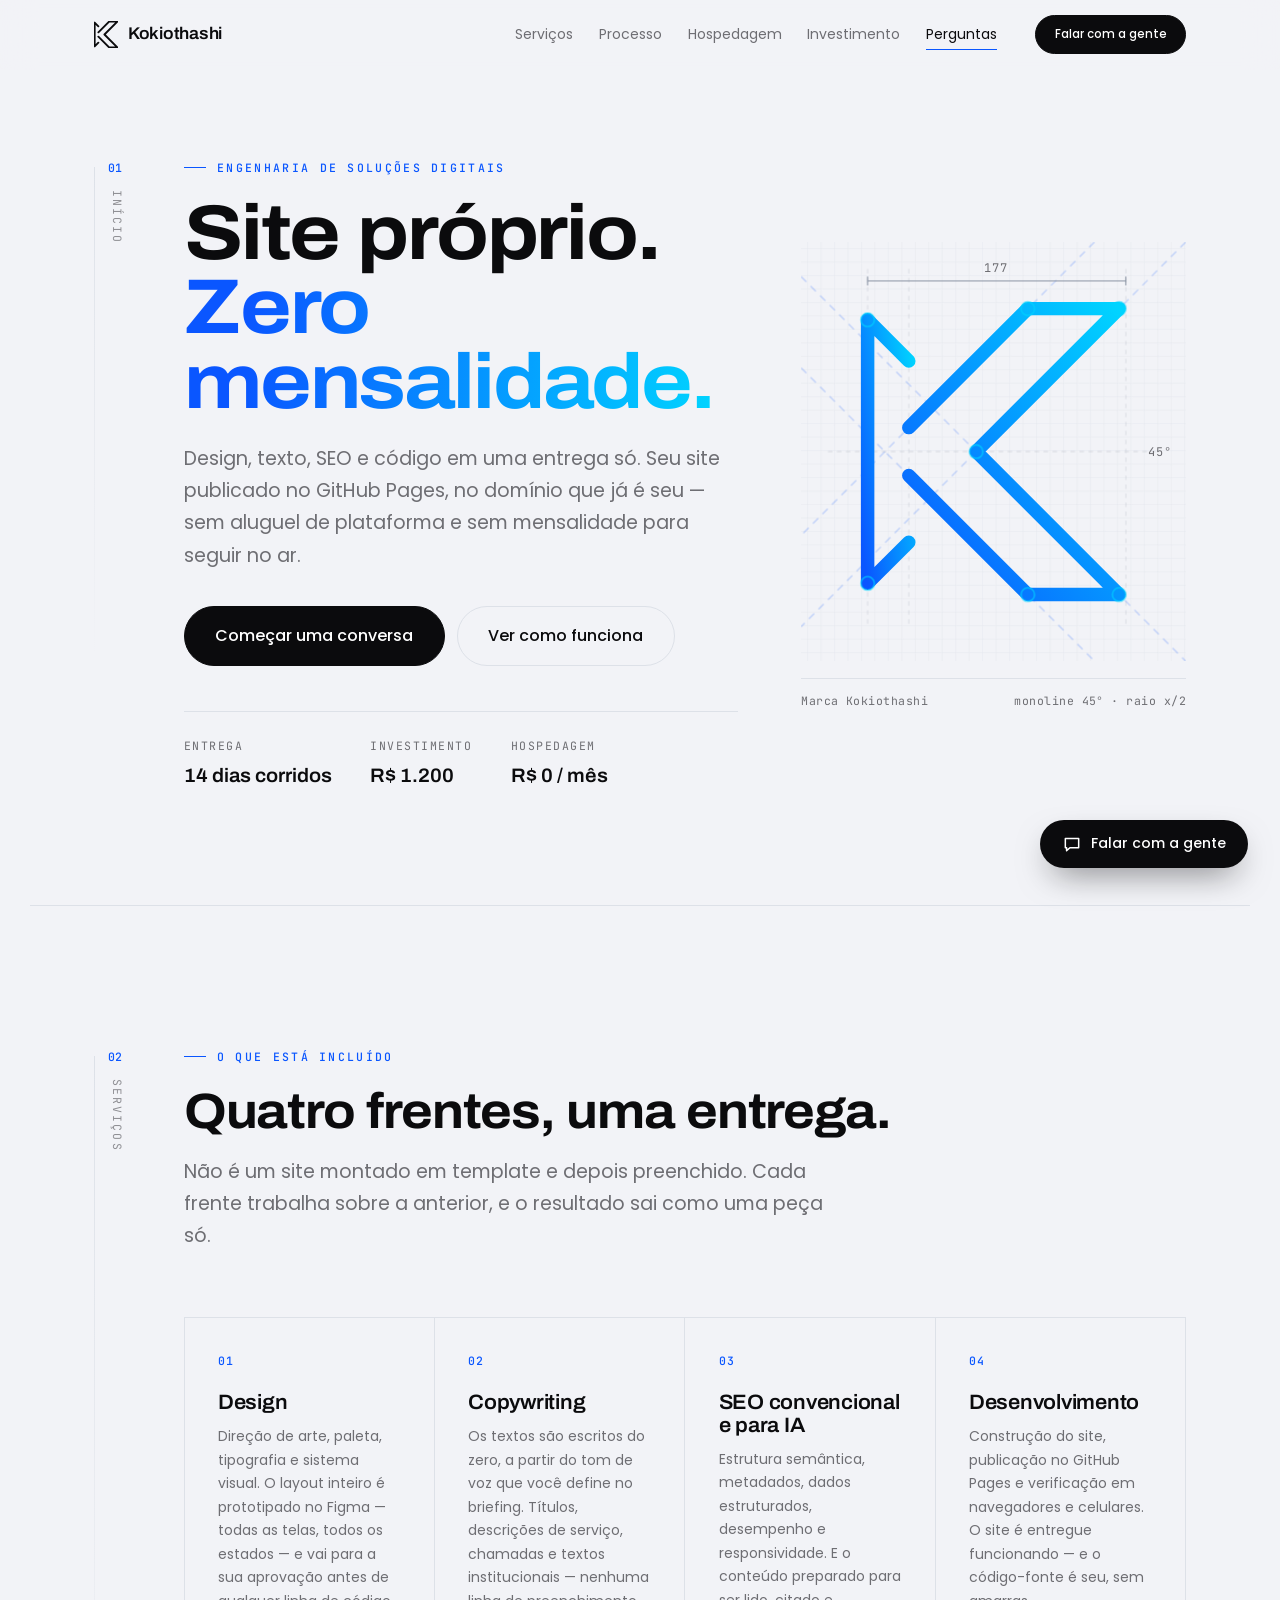
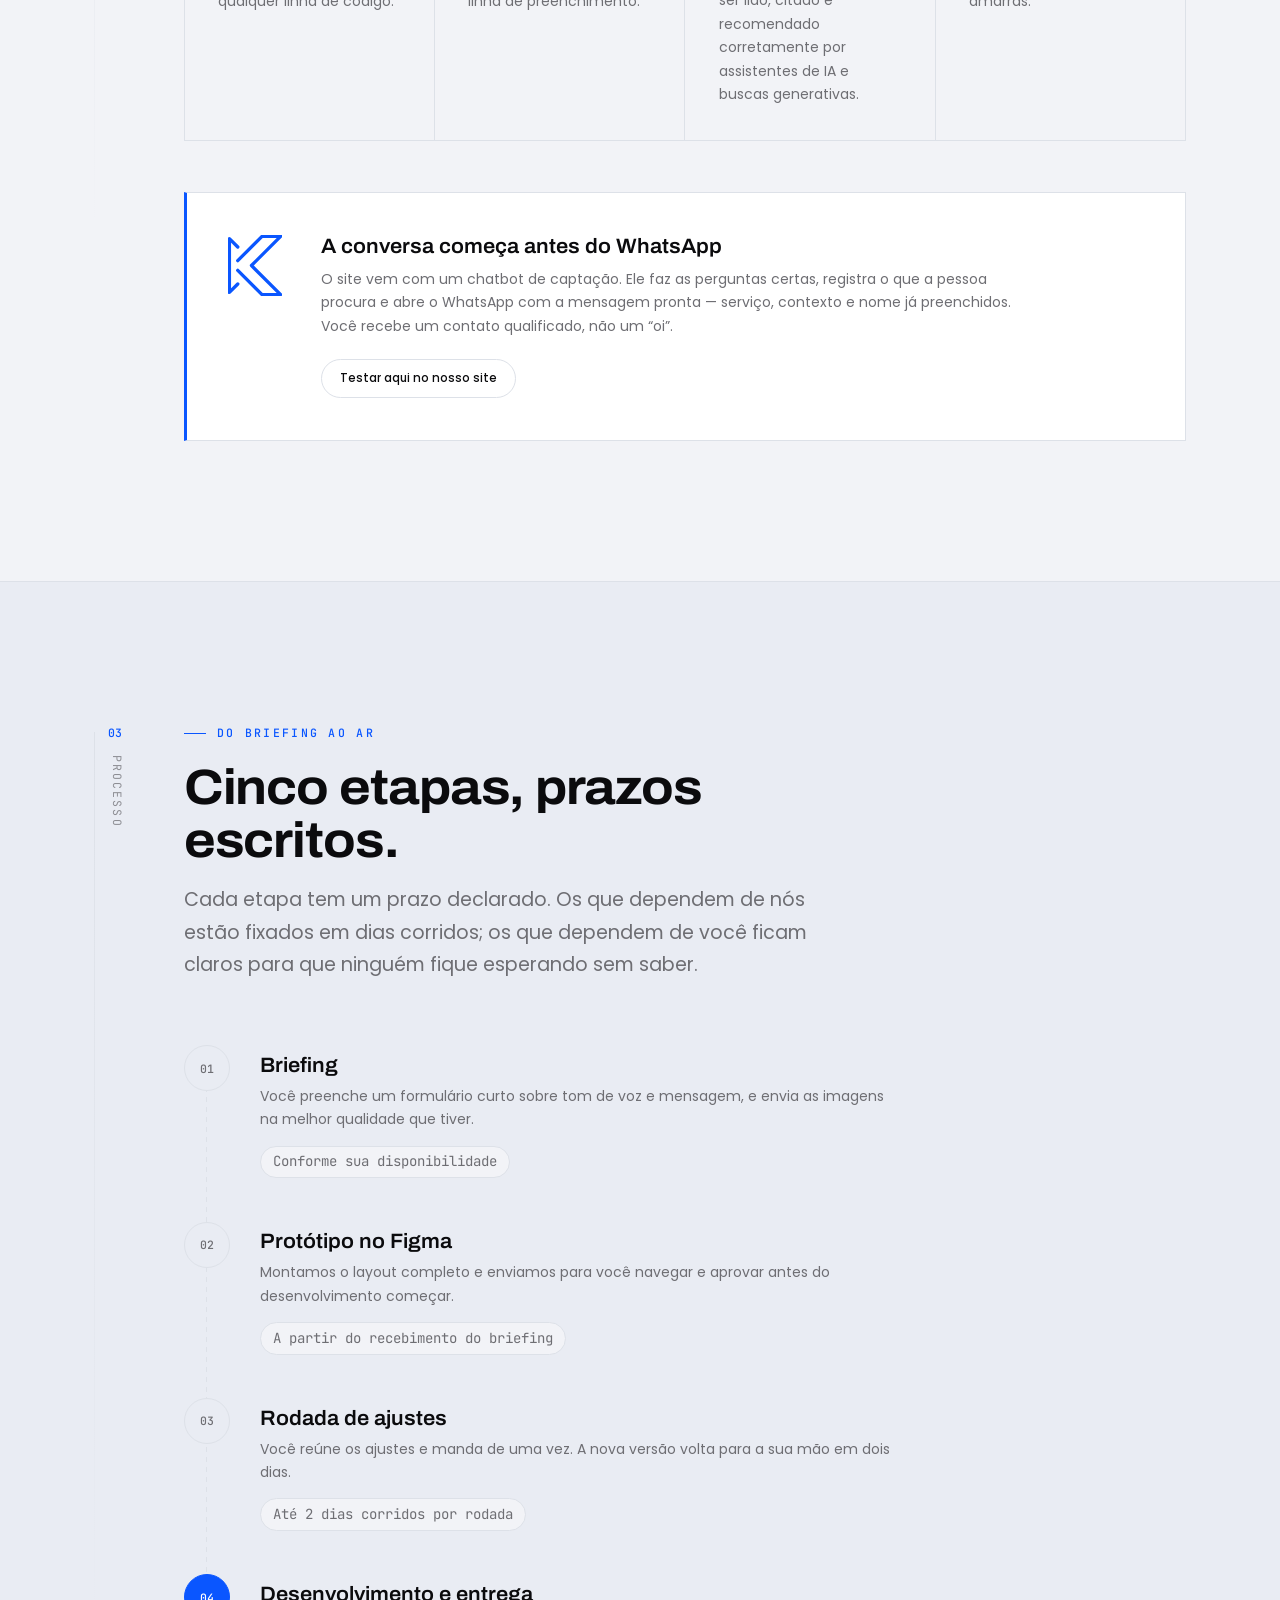
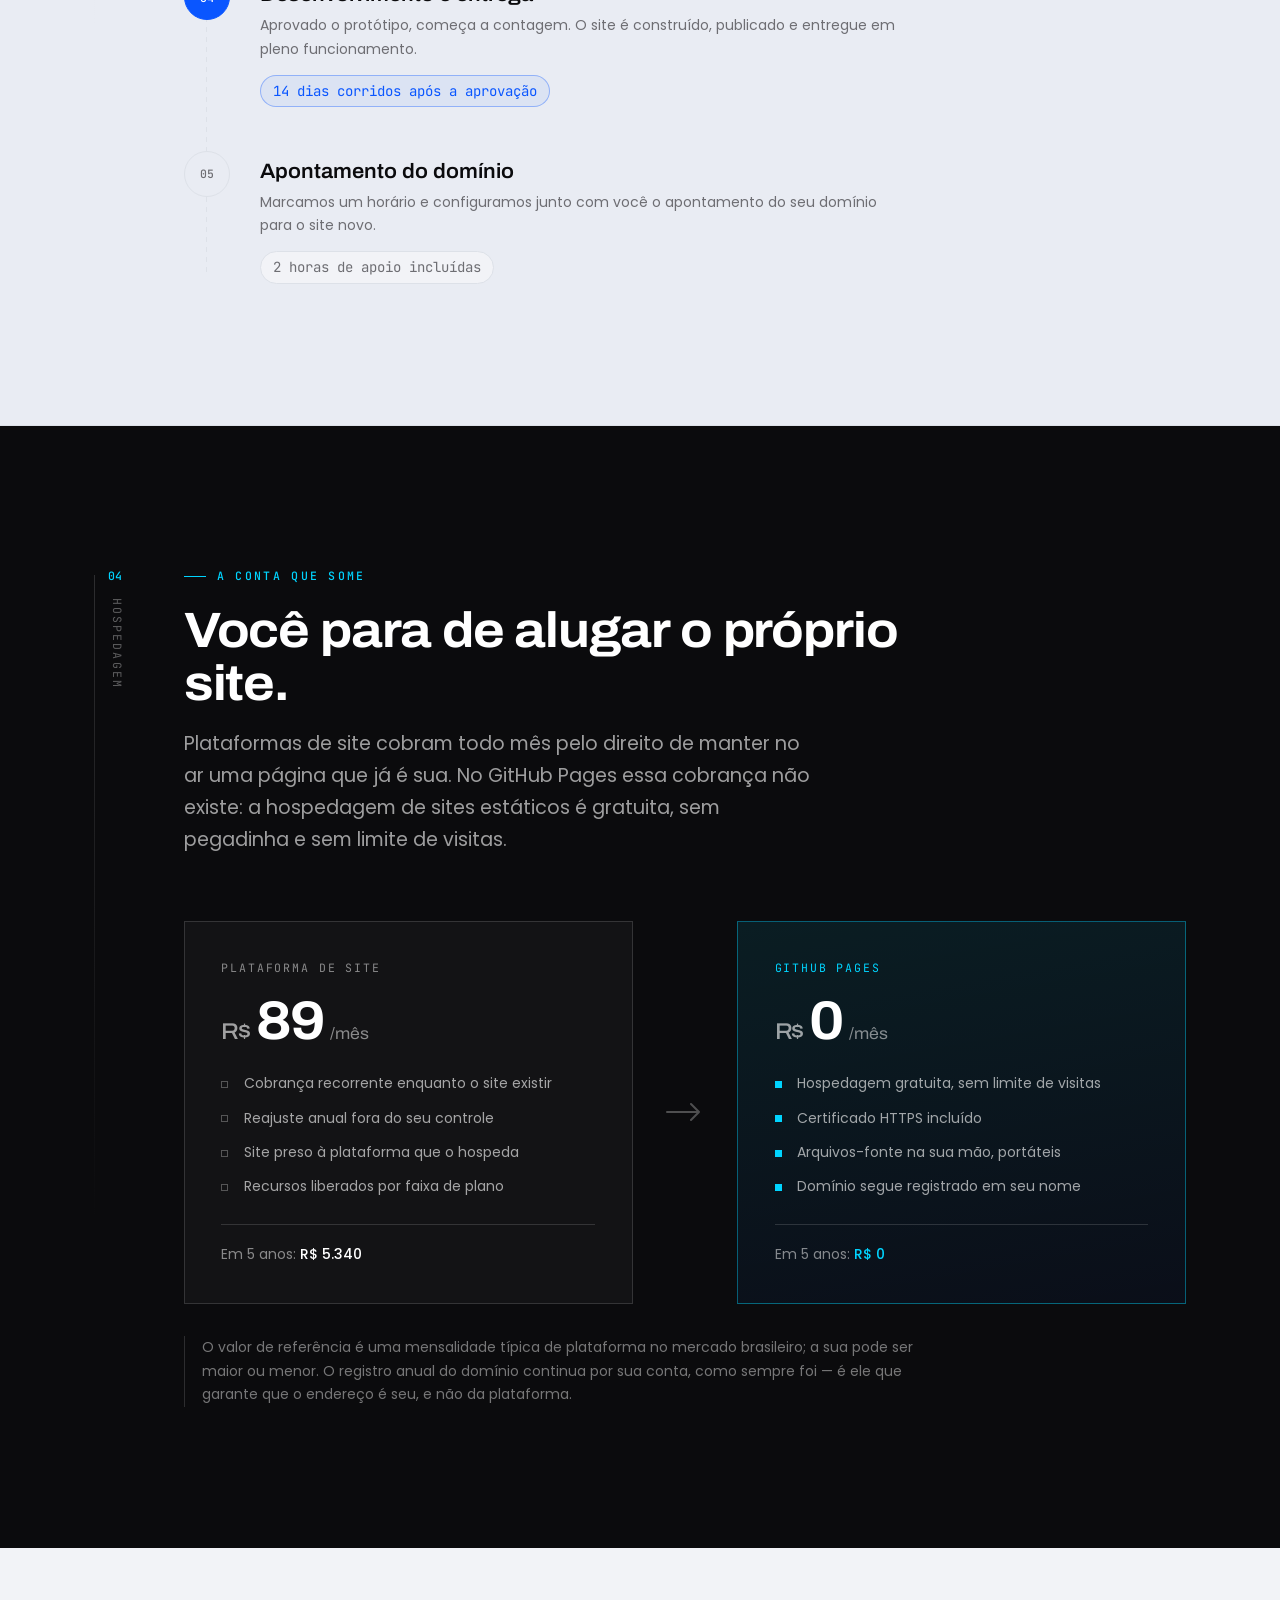
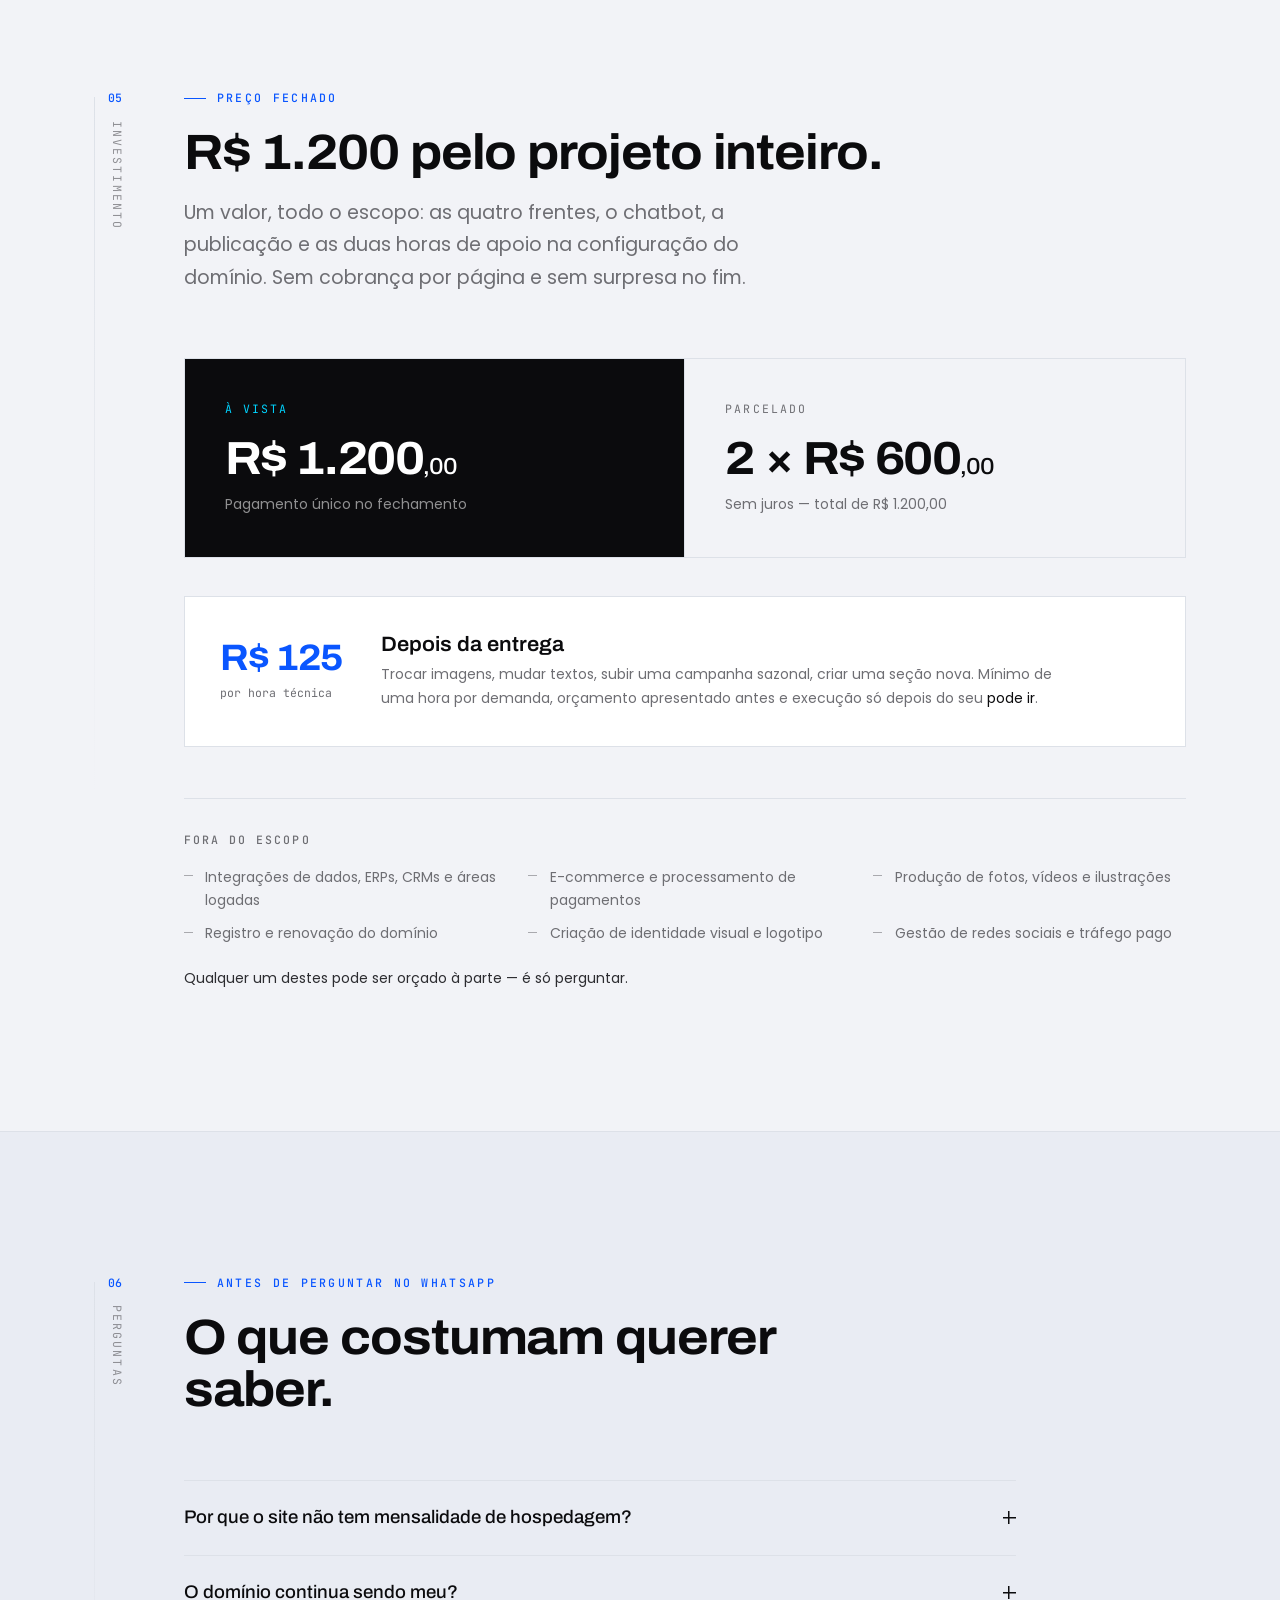
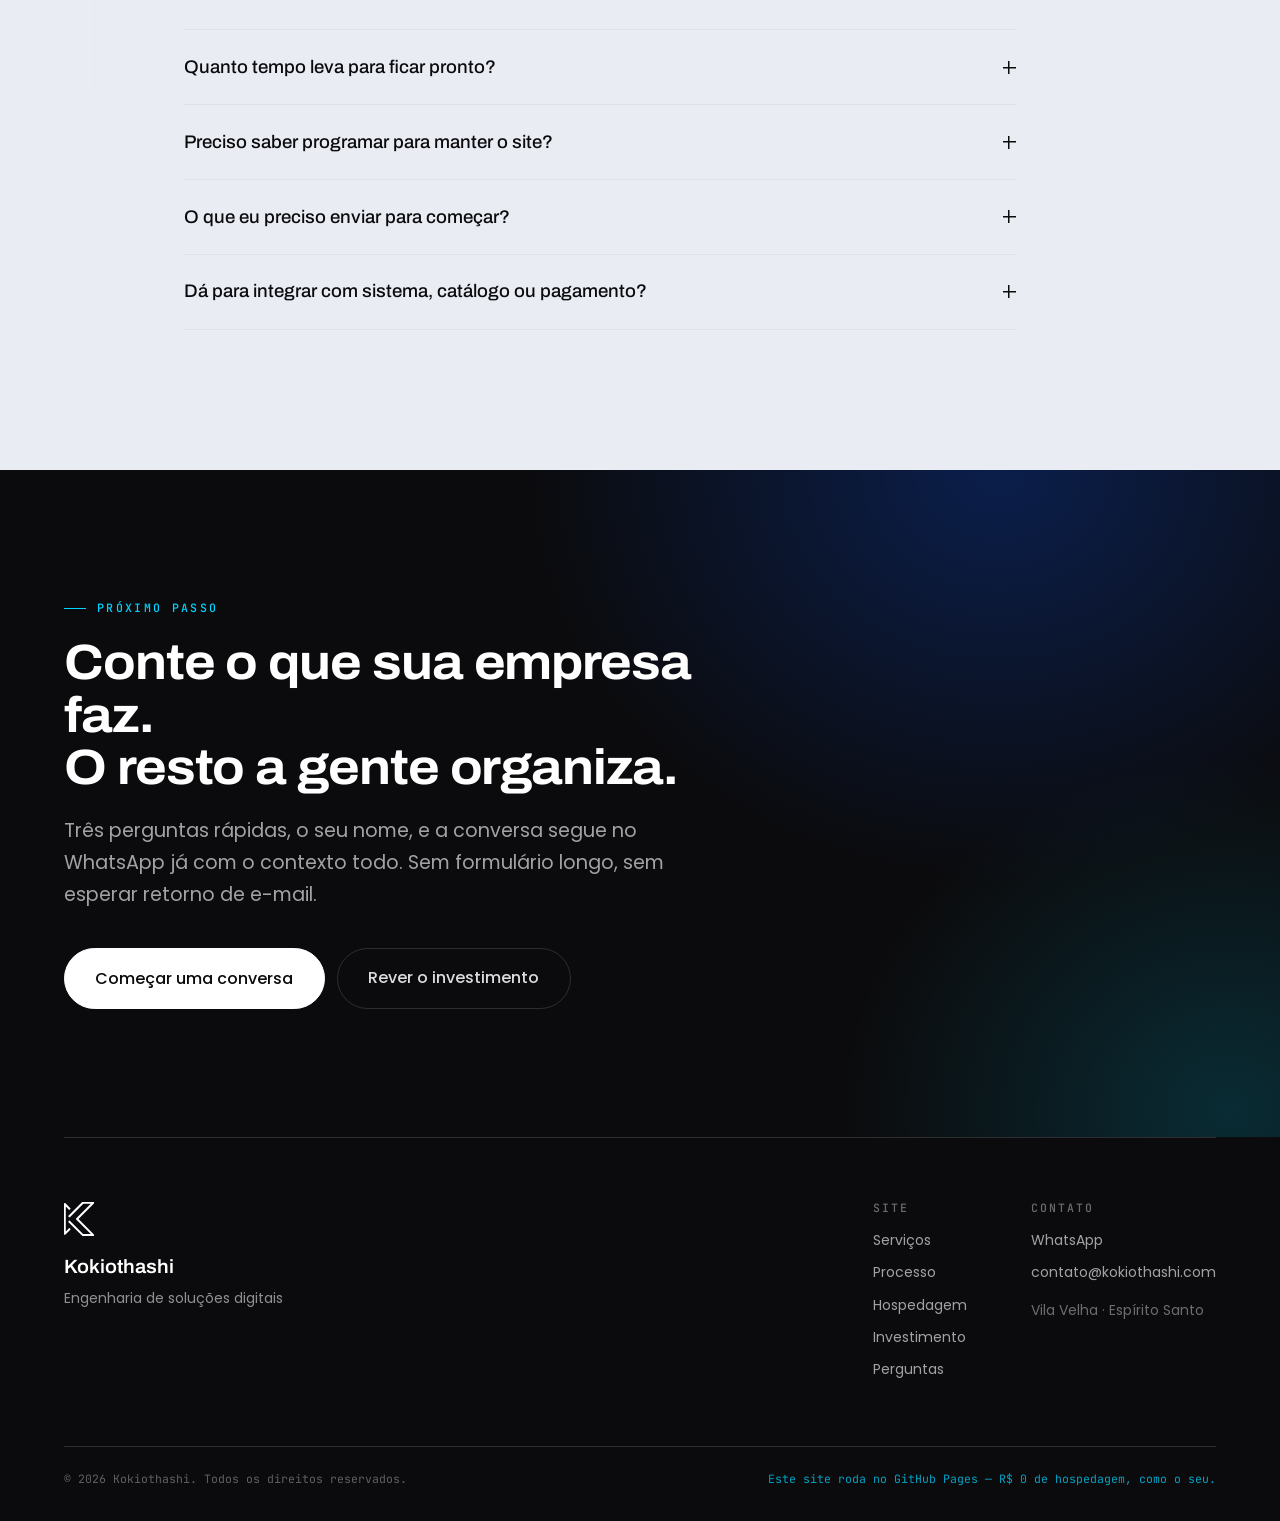
==== commit 0396dfa3: "Mudança de fraseologias" ====
--- a/index.html
+++ b/index.html
@@ -316,7 +316,7 @@
         </g></svg>
       </div>
       <div class="destaque__txt">
-        <h3>Chatbot que entrega a conversa já começada</h3>
+        <h3>A conversa começa antes do WhatsApp</h3>
         <p>O site vem com um chatbot de captação. Ele faz as perguntas certas, registra o que a
            pessoa procura e abre o WhatsApp com a mensagem pronta — serviço, contexto e nome já
            preenchidos. Você recebe um contato qualificado, não um “oi”.</p>
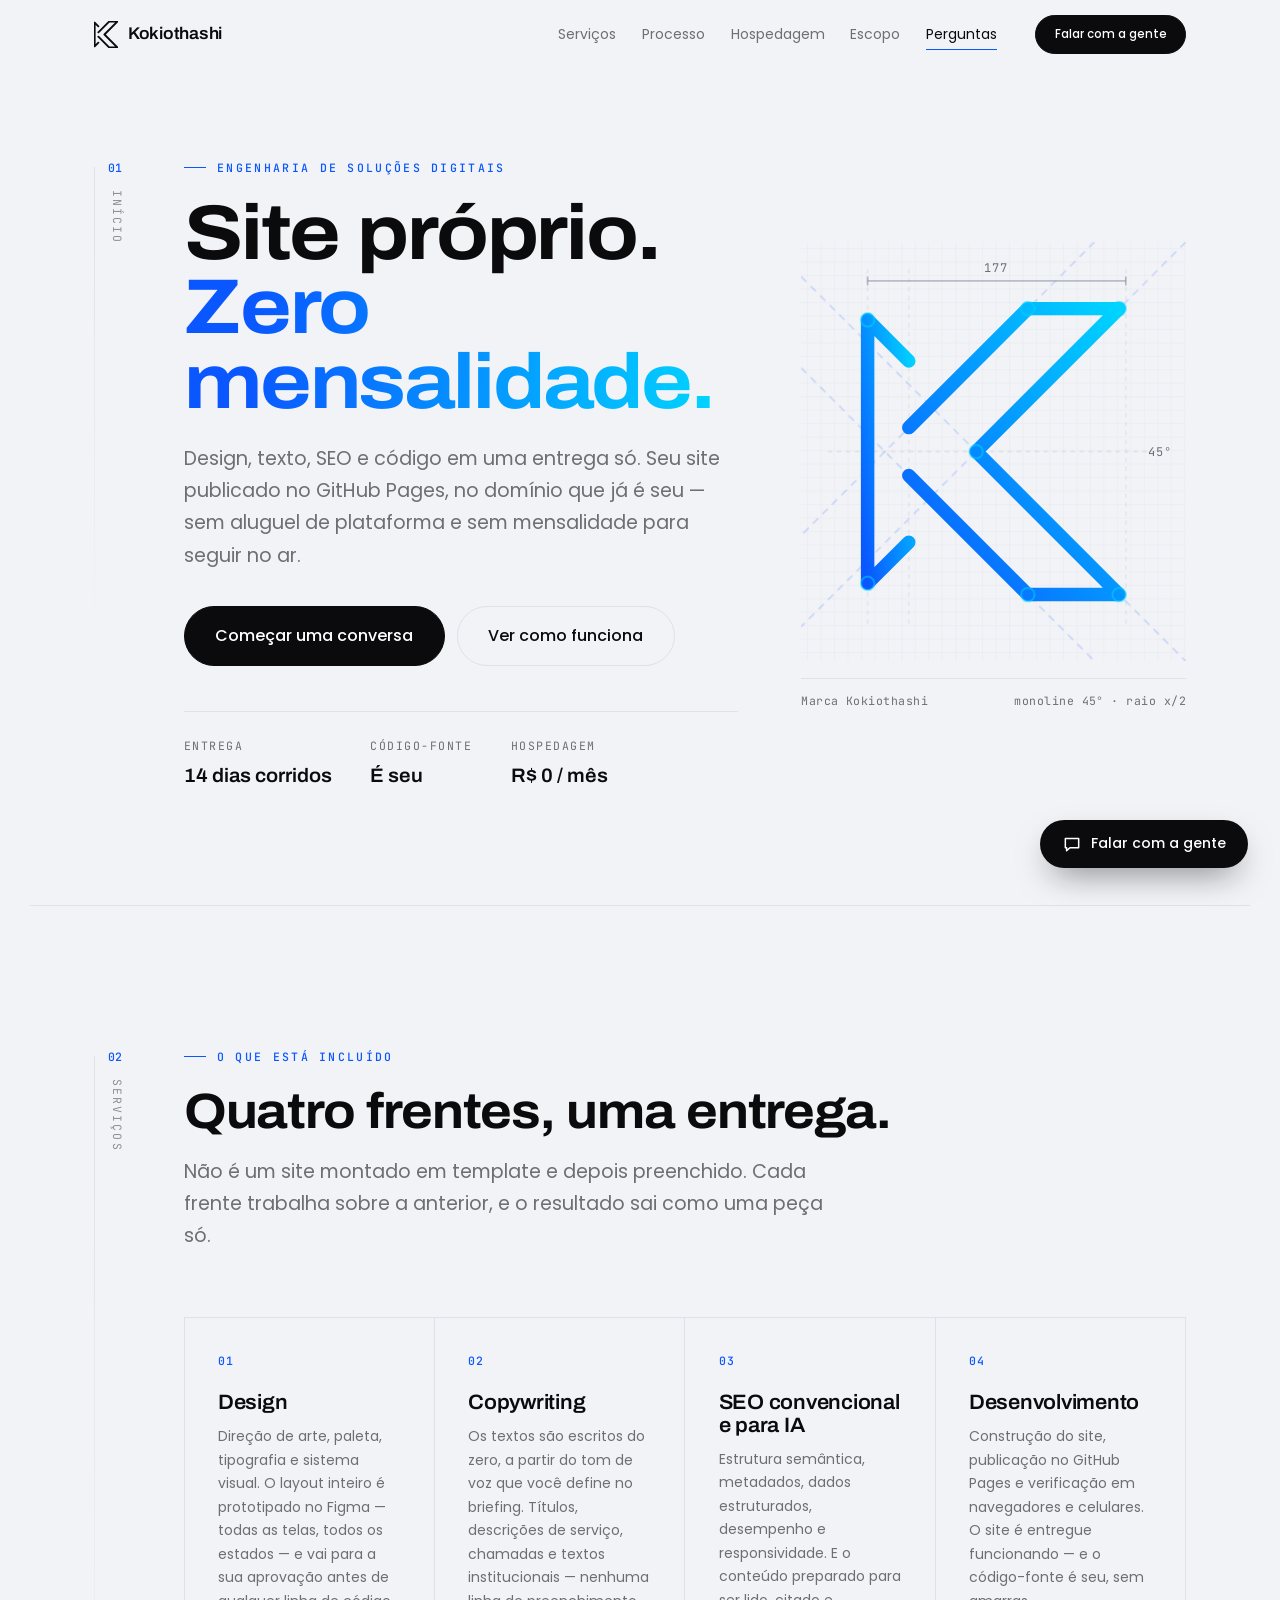
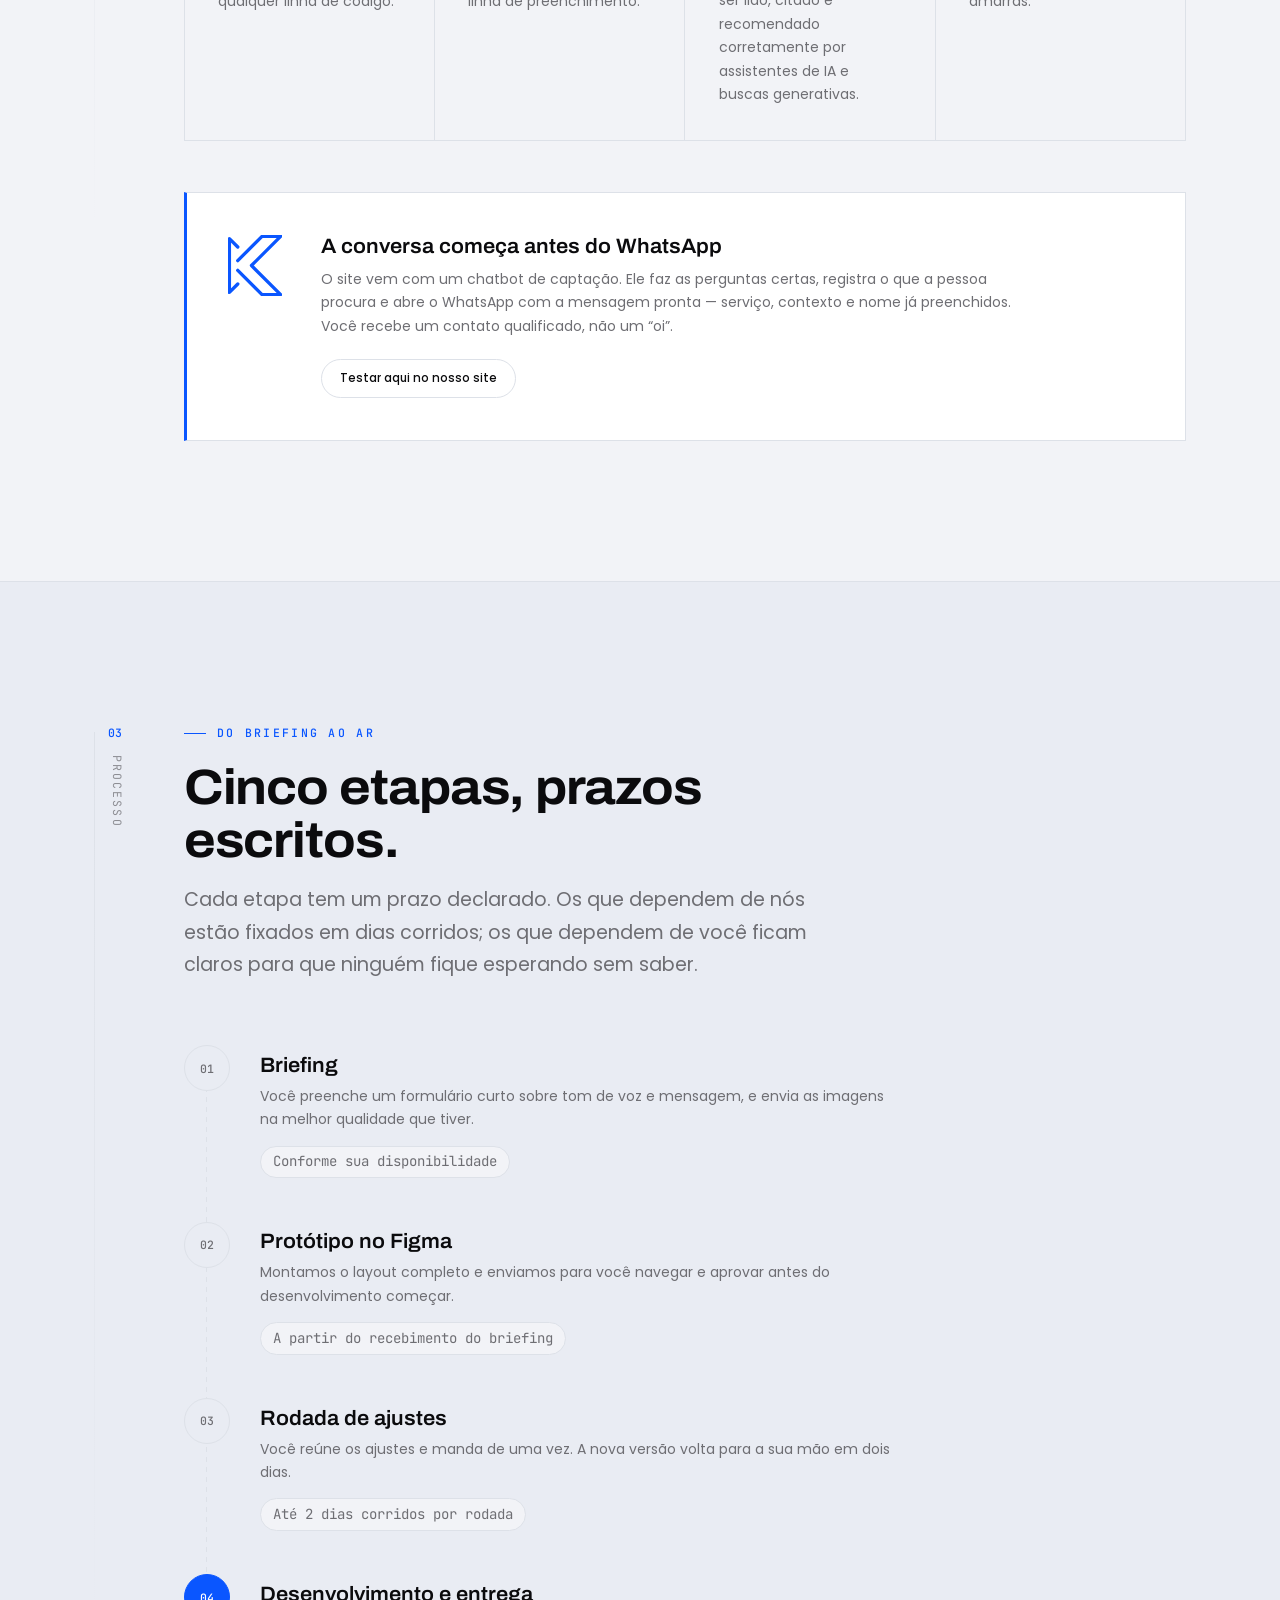
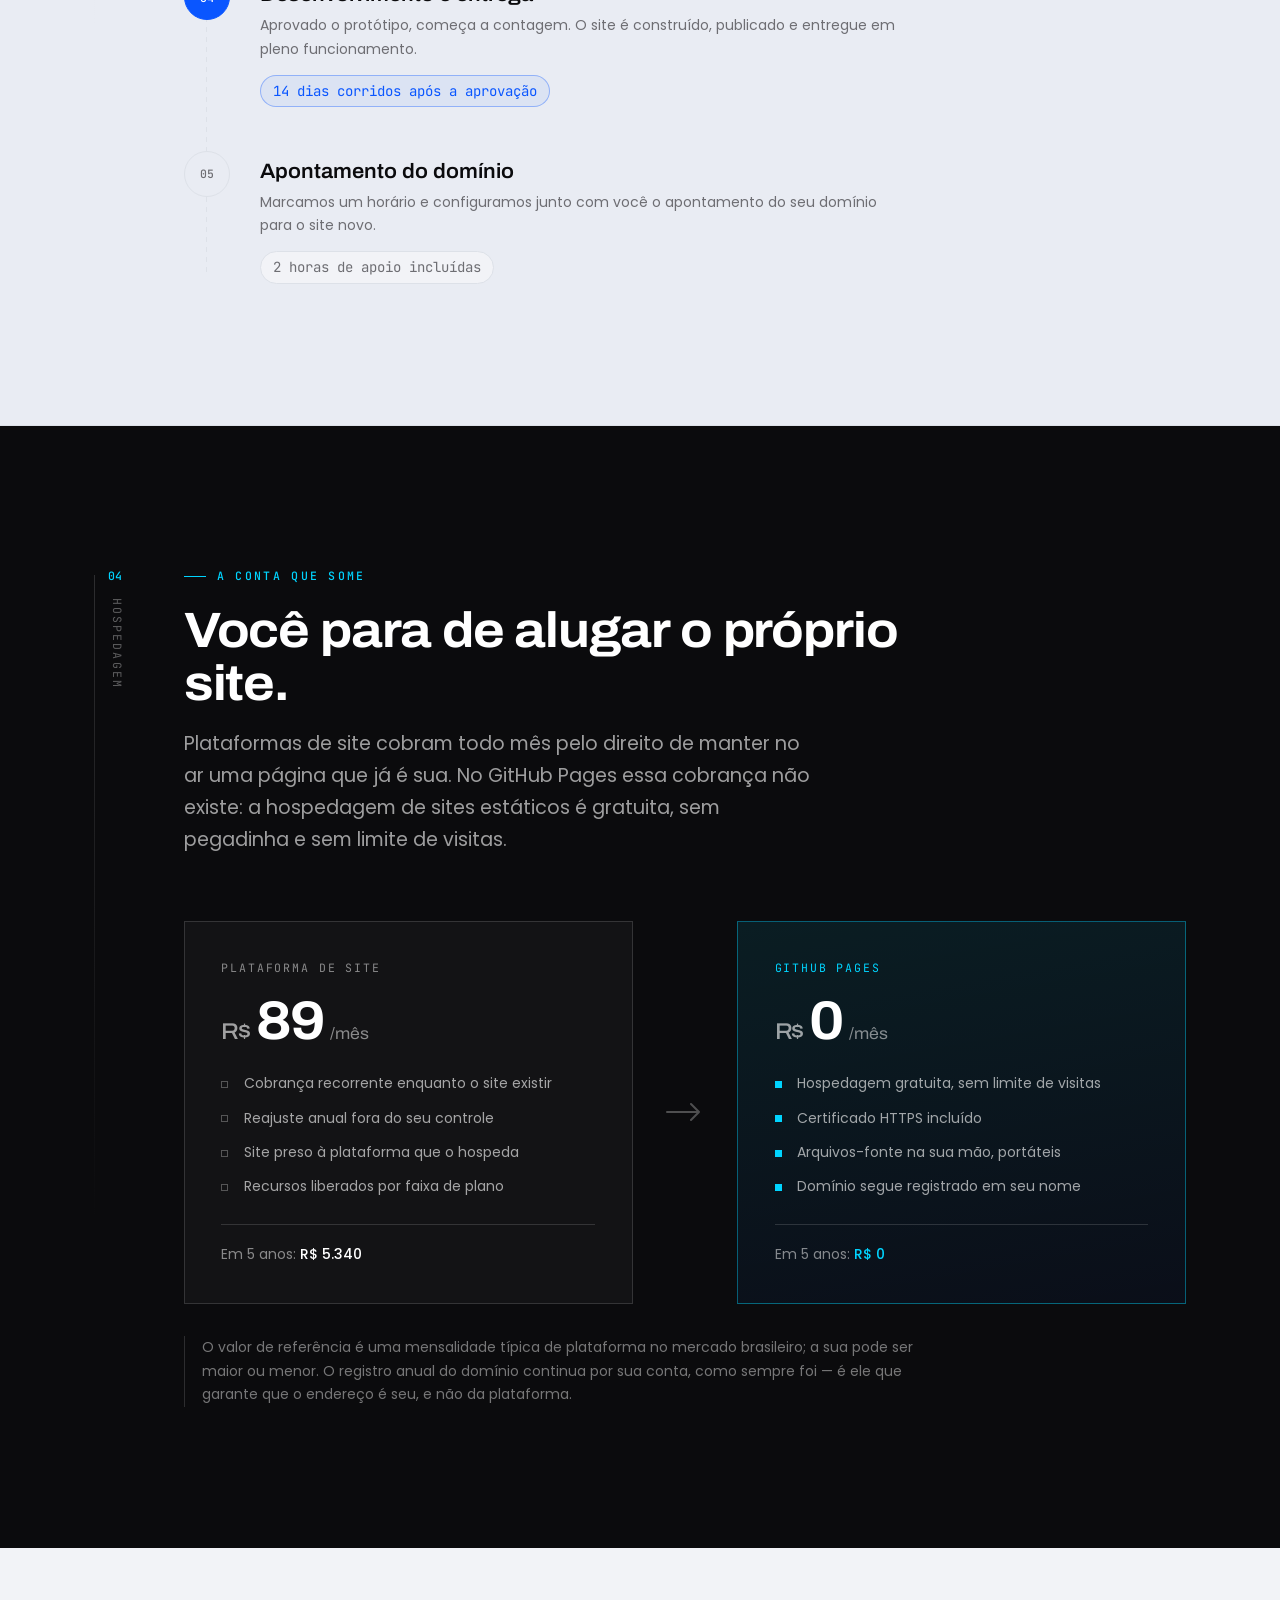
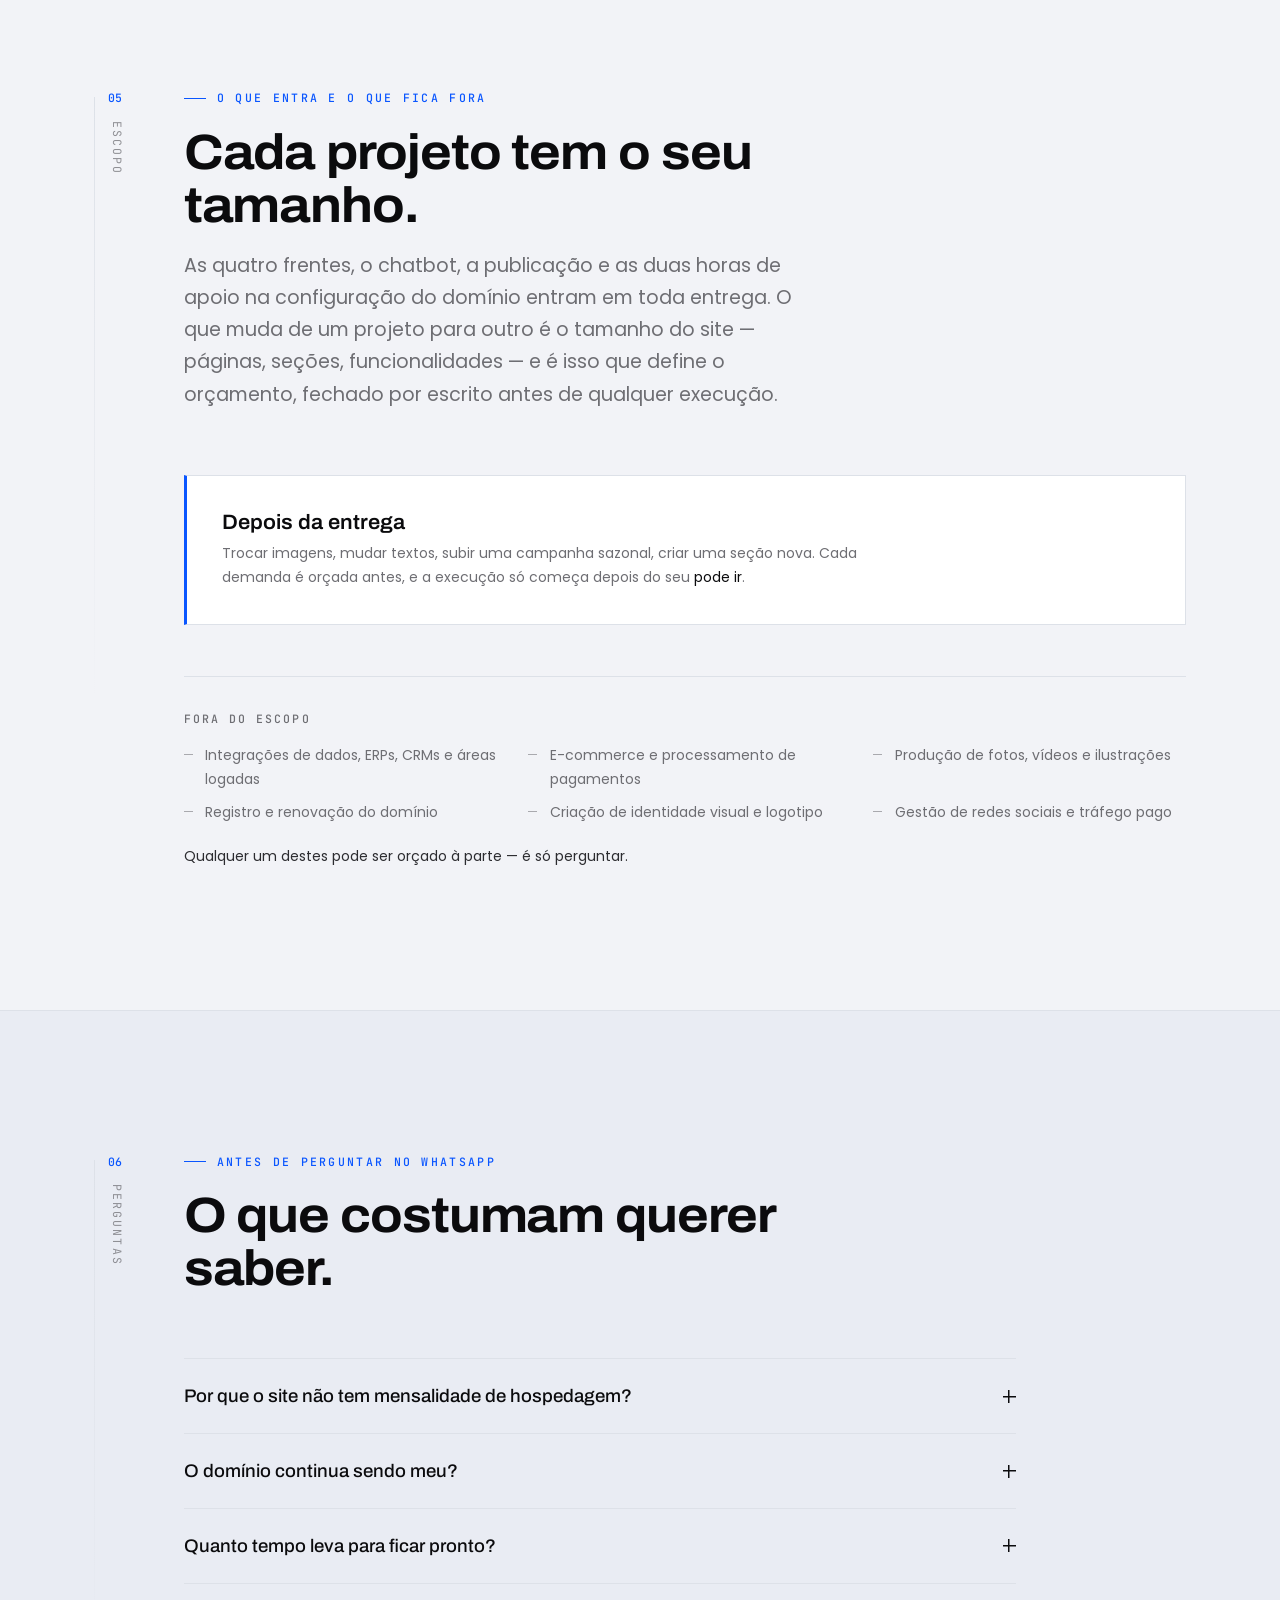
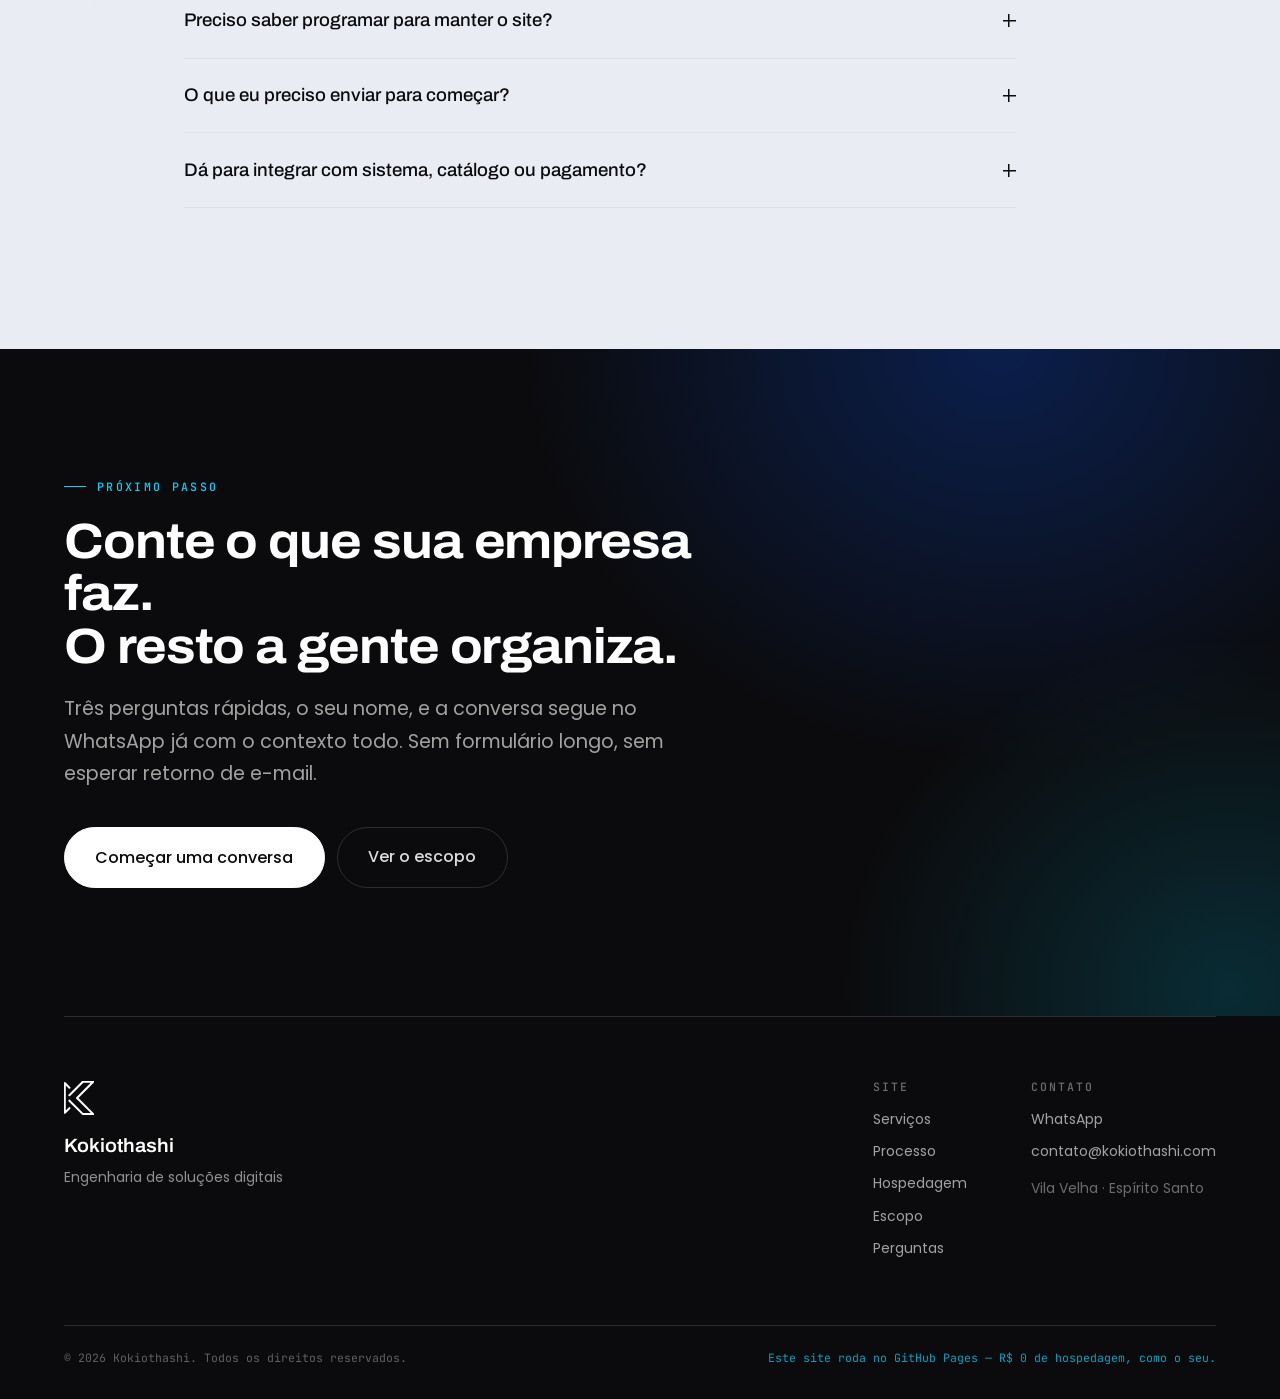
==== commit c87ca5cd: "Changes 2" ====
--- a/index.html
+++ b/index.html
@@ -5,7 +5,7 @@
 <meta name="viewport" content="width=device-width, initial-scale=1">
 <title>Kokiothashi — Sites institucionais sem mensalidade de hospedagem</title>
 
-<meta name="description" content="Design, texto, SEO e desenvolvimento em uma entrega só. Seu site publicado no GitHub Pages, no domínio que já é seu, sem mensalidade de hospedagem. Projeto fechado em R$ 1.200, no ar em 14 dias.">
+<meta name="description" content="Design, texto, SEO e desenvolvimento em uma entrega só. Seu site no GitHub Pages, no domínio que já é seu — sem mensalidade e com o código-fonte na sua mão.">
 <meta name="theme-color" content="#0A56FF">
 <link rel="canonical" href="https://kokiothashi.com.br/">
 
@@ -46,7 +46,6 @@
         "addressRegion": "ES",
         "addressCountry": "BR"
       },
-      "priceRange": "R$ 1.200",
       "knowsAbout": [
         "Desenvolvimento de sites institucionais",
         "Design de interfaces",
@@ -62,13 +61,7 @@
       "provider": { "@id": "https://kokiothashi.com.br/#org" },
       "serviceType": "Desenvolvimento de site institucional",
       "areaServed": { "@type": "Country", "name": "Brasil" },
-      "offers": {
-        "@type": "Offer",
-        "price": "1200.00",
-        "priceCurrency": "BRL",
-        "description": "Design, copywriting, SEO convencional e para IA, desenvolvimento, chatbot de captação e publicação no GitHub Pages. Pagamento à vista ou em 2 parcelas de R$ 600 sem juros.",
-        "availability": "https://schema.org/InStock"
-      }
+      "description": "Design, copywriting, SEO convencional e para IA, desenvolvimento, chatbot de captação e publicação no GitHub Pages. Escopo e orçamento definidos projeto a projeto."
     },
     {
       "@type": "FAQPage",
@@ -102,7 +95,7 @@
           "name": "Preciso saber programar para manter o site?",
           "acceptedAnswer": {
             "@type": "Answer",
-            "text": "Não. O site é entregue pronto e funcionando. Alterações posteriores, como troca de imagens, mudança de textos ou campanhas sazonais, são feitas por nós a R$ 125 por hora, com orçamento apresentado antes de qualquer execução."
+            "text": "Não. O site é entregue pronto e funcionando. Alterações posteriores, como troca de imagens, mudança de textos ou campanhas sazonais, são feitas por nós, sempre com orçamento apresentado e aprovado antes de qualquer execução."
           }
         },
         {
@@ -131,8 +124,13 @@
 <body>
 <a class="skip" href="#conteudo">Pular para o conteúdo</a>
 
+<!-- Alvo do logo. Precisa ficar FORA do cabeçalho: ele é sticky, então
+     acompanha a rolagem e seu offsetTop é sempre a posição atual — uma âncora
+     apontada para ele não sai do lugar, só desconta o scroll-padding-top. -->
+<div id="topo"></div>
+
 <!-- ─────────── cabeçalho ─────────── -->
-<header class="topo" id="topo">
+<header class="topo">
   <div class="topo__in">
     <a class="topo__marca" href="#topo" aria-label="Kokiothashi, página inicial">
       <svg class="topo__k" viewBox="0 0 177 200" aria-hidden="true" focusable="false">
@@ -148,7 +146,7 @@
       <a href="#servicos">Serviços</a>
       <a href="#processo">Processo</a>
       <a href="#hospedagem">Hospedagem</a>
-      <a href="#investimento">Investimento</a>
+      <a href="#escopo">Escopo</a>
       <a href="#perguntas">Perguntas</a>
     </nav>
 
@@ -163,7 +161,7 @@
     <a href="#servicos">Serviços</a>
     <a href="#processo">Processo</a>
     <a href="#hospedagem">Hospedagem</a>
-    <a href="#investimento">Investimento</a>
+    <a href="#escopo">Escopo</a>
     <a href="#perguntas">Perguntas</a>
     <button class="btn btn--cheio" data-abrir-chat>Falar com a gente</button>
   </div>
@@ -196,7 +194,7 @@
 
       <dl class="fatos" data-rev style="--d:.4s">
         <div class="fatos__i"><dt>Entrega</dt><dd>14 dias corridos</dd></div>
-        <div class="fatos__i"><dt>Investimento</dt><dd>R$ 1.200</dd></div>
+        <div class="fatos__i"><dt>Código-fonte</dt><dd>É seu</dd></div>
         <div class="fatos__i"><dt>Hospedagem</dt><dd>R$ 0 / mês</dd></div>
       </dl>
     </div>
@@ -445,43 +443,27 @@
   </div>
 </section>
 
-<!-- ─────────── investimento ─────────── -->
-<section class="sec" id="investimento" aria-labelledby="h-inv">
-  <div class="sec__rail"><span class="rail__n">05</span><span class="rail__t">Investimento</span></div>
+<!-- ─────────── escopo ─────────── -->
+<section class="sec" id="escopo" aria-labelledby="h-esc">
+  <div class="sec__rail"><span class="rail__n">05</span><span class="rail__t">Escopo</span></div>
 
   <div class="sec__corpo">
     <header class="cab">
-      <p class="olho" data-rev>Preço fechado</p>
-      <h2 class="d2" id="h-inv" data-rev style="--d:.06s">R$ 1.200 pelo projeto inteiro.</h2>
+      <p class="olho" data-rev>O que entra e o que fica fora</p>
+      <h2 class="d2" id="h-esc" data-rev style="--d:.06s">Cada projeto tem o seu tamanho.</h2>
       <p class="cab__sub" data-rev style="--d:.12s">
-        Um valor, todo o escopo: as quatro frentes, o chatbot, a publicação e as duas horas de
-        apoio na configuração do domínio. Sem cobrança por página e sem surpresa no fim.
+        As quatro frentes, o chatbot, a publicação e as duas horas de apoio na configuração do
+        domínio entram em toda entrega. O que muda de um projeto para outro é o tamanho do site —
+        páginas, seções, funcionalidades — e é isso que define o orçamento, fechado por escrito
+        antes de qualquer execução.
       </p>
     </header>
 
-    <div class="precos">
-      <article class="preco preco--vista" data-rev>
-        <p class="preco__rot">À vista</p>
-        <p class="preco__v">R$ 1.200<span>,00</span></p>
-        <p class="preco__d">Pagamento único no fechamento</p>
-      </article>
-      <article class="preco" data-rev style="--d:.08s">
-        <p class="preco__rot">Parcelado</p>
-        <p class="preco__v">2 × R$ 600<span>,00</span></p>
-        <p class="preco__d">Sem juros — total de R$ 1.200,00</p>
-      </article>
-    </div>
-
     <div class="depois" data-rev>
-      <div class="depois__v">
-        <p class="depois__n">R$ 125</p>
-        <p class="depois__u">por hora técnica</p>
-      </div>
       <div class="depois__t">
         <h3>Depois da entrega</h3>
-        <p>Trocar imagens, mudar textos, subir uma campanha sazonal, criar uma seção nova. Mínimo
-           de uma hora por demanda, orçamento apresentado antes e execução só depois do seu
-           <em>pode ir</em>.</p>
+        <p>Trocar imagens, mudar textos, subir uma campanha sazonal, criar uma seção nova. Cada
+           demanda é orçada antes, e a execução só começa depois do seu <em>pode ir</em>.</p>
       </div>
     </div>
 
@@ -533,7 +515,7 @@
       <details class="q" data-rev style="--d:.15s">
         <summary><span>Preciso saber programar para manter o site?</span></summary>
         <div class="q__r"><p>Não. Ele é entregue pronto e no ar. Mudanças posteriores são feitas
-          por nós a R$ 125 a hora, sempre com o orçamento na sua frente antes de começarmos.</p>
+          por nós, sempre com o orçamento na sua frente antes de começarmos.</p>
         </div>
       </details>
       <details class="q" data-rev style="--d:.2s">
@@ -566,7 +548,7 @@
     </p>
     <div class="fim__acoes" data-rev style="--d:.18s">
       <button class="btn btn--claro btn--lg" data-abrir-chat>Começar uma conversa</button>
-      <a class="btn btn--fantasma btn--lg" href="#investimento">Rever o investimento</a>
+      <a class="btn btn--fantasma btn--lg" href="#escopo">Ver o escopo</a>
     </div>
   </div>
 </section>
@@ -593,7 +575,7 @@
         <a href="#servicos">Serviços</a>
         <a href="#processo">Processo</a>
         <a href="#hospedagem">Hospedagem</a>
-        <a href="#investimento">Investimento</a>
+        <a href="#escopo">Escopo</a>
         <a href="#perguntas">Perguntas</a>
       </div>
       <div>
--- a/style.css
+++ b/style.css
@@ -634,60 +634,13 @@
   border-left: 1px solid var(--linha-esc);
 }
 
-/* ---------- 13. investimento ---------- */
-.precos {
-  display: grid;
-  grid-template-columns: repeat(auto-fit, minmax(258px, 1fr));
-  gap: 1px;
-  background: var(--linha);
-  border: 1px solid var(--linha);
-}
-.preco {
-  background: var(--papel);
-  padding: clamp(1.7rem, 3.2vw, 2.5rem);
-  transition: background .4s var(--calm);
-}
-.preco:hover { background: var(--branco); }
-.preco--vista { background: var(--tinta); }
-.preco--vista:hover { background: var(--tinta); }
-.preco__rot {
-  font-family: var(--mono); font-size: var(--t-mi);
-  text-transform: uppercase; letter-spacing: .18em;
-  color: var(--grafite);
-  margin-bottom: 1.1rem;
-}
-.preco--vista .preco__rot { color: var(--ciano); }
-.preco__v {
-  font-family: var(--display);
-  font-size: clamp(2.1rem, 4.4vw, 2.9rem); font-weight: 700; font-stretch: 108%;
-  letter-spacing: -.03em; line-height: 1;
-  color: var(--tinta);
-  margin-bottom: .7rem;
-}
-.preco__v span { font-size: .5em; font-weight: 500; }
-.preco--vista .preco__v { color: #fff; }
-.preco__d { font-size: var(--t-p); color: var(--grafite); }
-.preco--vista .preco__d { color: rgba(255,255,255,.55); }
-
+/* ---------- 13. escopo ---------- */
 .depois {
-  display: grid;
-  grid-template-columns: auto minmax(0,1fr);
-  gap: clamp(1.4rem, 3vw, 2.8rem);
-  align-items: center;
   margin-top: clamp(1.6rem, 3vw, 2.4rem);
   padding: clamp(1.5rem, 3vw, 2.2rem);
   border: 1px solid var(--linha);
+  border-left: 3px solid var(--azul);
   background: var(--branco);
-}
-.depois__v { text-align: left; }
-.depois__n {
-  font-family: var(--display);
-  font-size: clamp(1.8rem, 3.4vw, 2.3rem); font-weight: 700; font-stretch: 106%;
-  color: var(--azul); line-height: 1; letter-spacing: -.025em;
-}
-.depois__u {
-  font-family: var(--mono); font-size: var(--t-mi);
-  color: var(--grafite); margin-top: .4rem;
 }
 .depois__t h3 {
   font-family: var(--display);
@@ -955,23 +908,44 @@
 @keyframes salta { 0%,60%,100% { transform: translateY(0); opacity: .4; } 30% { transform: translateY(-4px); opacity: .9; } }
 
 .chat__base { flex: none; padding: .7rem 1.1rem 1rem; background: var(--papel); border-top: 1px solid var(--linha); }
-.chat__ops { display: flex; flex-wrap: wrap; gap: .45rem; }
+.chat__ops { display: flex; flex-wrap: wrap; gap: .5rem; }
 .chat__ops:empty { display: none; }
+
+/* Os botões crescem para ocupar a linha em que couberem: onde dois cabem, eles
+   dividem a faixa; onde só cabe um, ele toma a largura inteira. O flex resolve
+   isso sozinho, sem breakpoint — antes ficavam encostados à esquerda com até
+   164px de vazio ao lado, e a quebra pulava de 2 para 4 linhas entre 390 e
+   360px. O min-height garante o alvo de toque, que era de 39px. */
 .op {
-  padding: .52rem .9rem;
-  font-family: var(--corpo); font-size: .82rem;
+  flex: 1 1 auto;
+  min-height: 44px;
+  display: inline-flex; align-items: center; justify-content: center;
+  padding: .5rem 1rem;
+  font-family: var(--corpo); font-size: .82rem; line-height: 1.3;
+  text-align: center;
   background: var(--branco); color: var(--tinta);
   border: 1px solid var(--linha); border-radius: 100px;
   cursor: pointer;
+  touch-action: manipulation;
   animation: msg-entra .4s var(--mola) both;
-  transition: border-color .3s var(--calm), color .3s var(--calm), transform .3s var(--mola);
-}
-.op:hover { border-color: var(--azul); color: var(--azul); transform: translateY(-1px); }
+  transition: border-color .3s var(--calm), color .3s var(--calm),
+              background .3s var(--calm), transform .2s var(--mola);
+}
+/* hover só onde existe ponteiro: no toque ele fica "grudado" depois do tap */
+@media (hover: hover) {
+  .op:hover { border-color: var(--azul); color: var(--azul); transform: translateY(-1px); }
+}
+.op:active {
+  border-color: var(--azul); color: var(--azul);
+  background: var(--papel);
+  transform: scale(.97);
+}
 .chat__campo {
   display: flex; gap: .5rem; width: 100%;
 }
 .chat__campo input {
   flex: 1; min-width: 0;
+  min-height: 44px;
   padding: .68rem .9rem;
   font-family: var(--corpo); font-size: .86rem;
   background: var(--branco); color: var(--tinta);
@@ -982,13 +956,15 @@
 .chat__campo input:focus { border-color: var(--azul); }
 .chat__campo button {
   flex: none;
-  width: 38px; height: 38px;
+  width: 44px; height: 44px;
   display: grid; place-items: center;
   background: var(--tinta); color: #fff;
   border: 0; border-radius: 50%; cursor: pointer;
-  transition: background .3s var(--calm);
-}
-.chat__campo button:hover { background: var(--azul); }
+  touch-action: manipulation;
+  transition: background .3s var(--calm), transform .2s var(--mola);
+}
+@media (hover: hover) { .chat__campo button:hover { background: var(--azul); } }
+.chat__campo button:active { background: var(--azul); transform: scale(.94); }
 .chat__campo svg { width: 16px; }
 .chat__pe {
   margin-top: .7rem;
@@ -1036,7 +1012,6 @@
   .comp__seta { transform: rotate(90deg); width: 34px; margin-inline: auto; }
 
   .destaque { grid-template-columns: 1fr; }
-  .depois { grid-template-columns: 1fr; gap: 1.2rem; }
   .rodape__in { grid-template-columns: 1fr; }
 }
 
@@ -1046,6 +1021,17 @@
   .bolha__t { display: none; }
   .bolha { padding: .95rem; }
   .hero__acoes .btn, .fim__acoes .btn { width: 100%; }
+
+  /* no celular o chat encosta nas bordas: cada pixel a mais de largura é
+     espaço para os botões caberem lado a lado em vez de empilhar */
+  .chat {
+    left: .5rem; right: .5rem; bottom: .5rem;
+    width: auto;
+    max-height: calc(100dvh - 1rem);
+    border-radius: 16px;
+  }
+  .chat__fluxo { padding-inline: .85rem; }
+  .chat__base  { padding: .7rem .85rem .85rem; }
 }
 
 /* ---------- 20. movimento reduzido ---------- */
